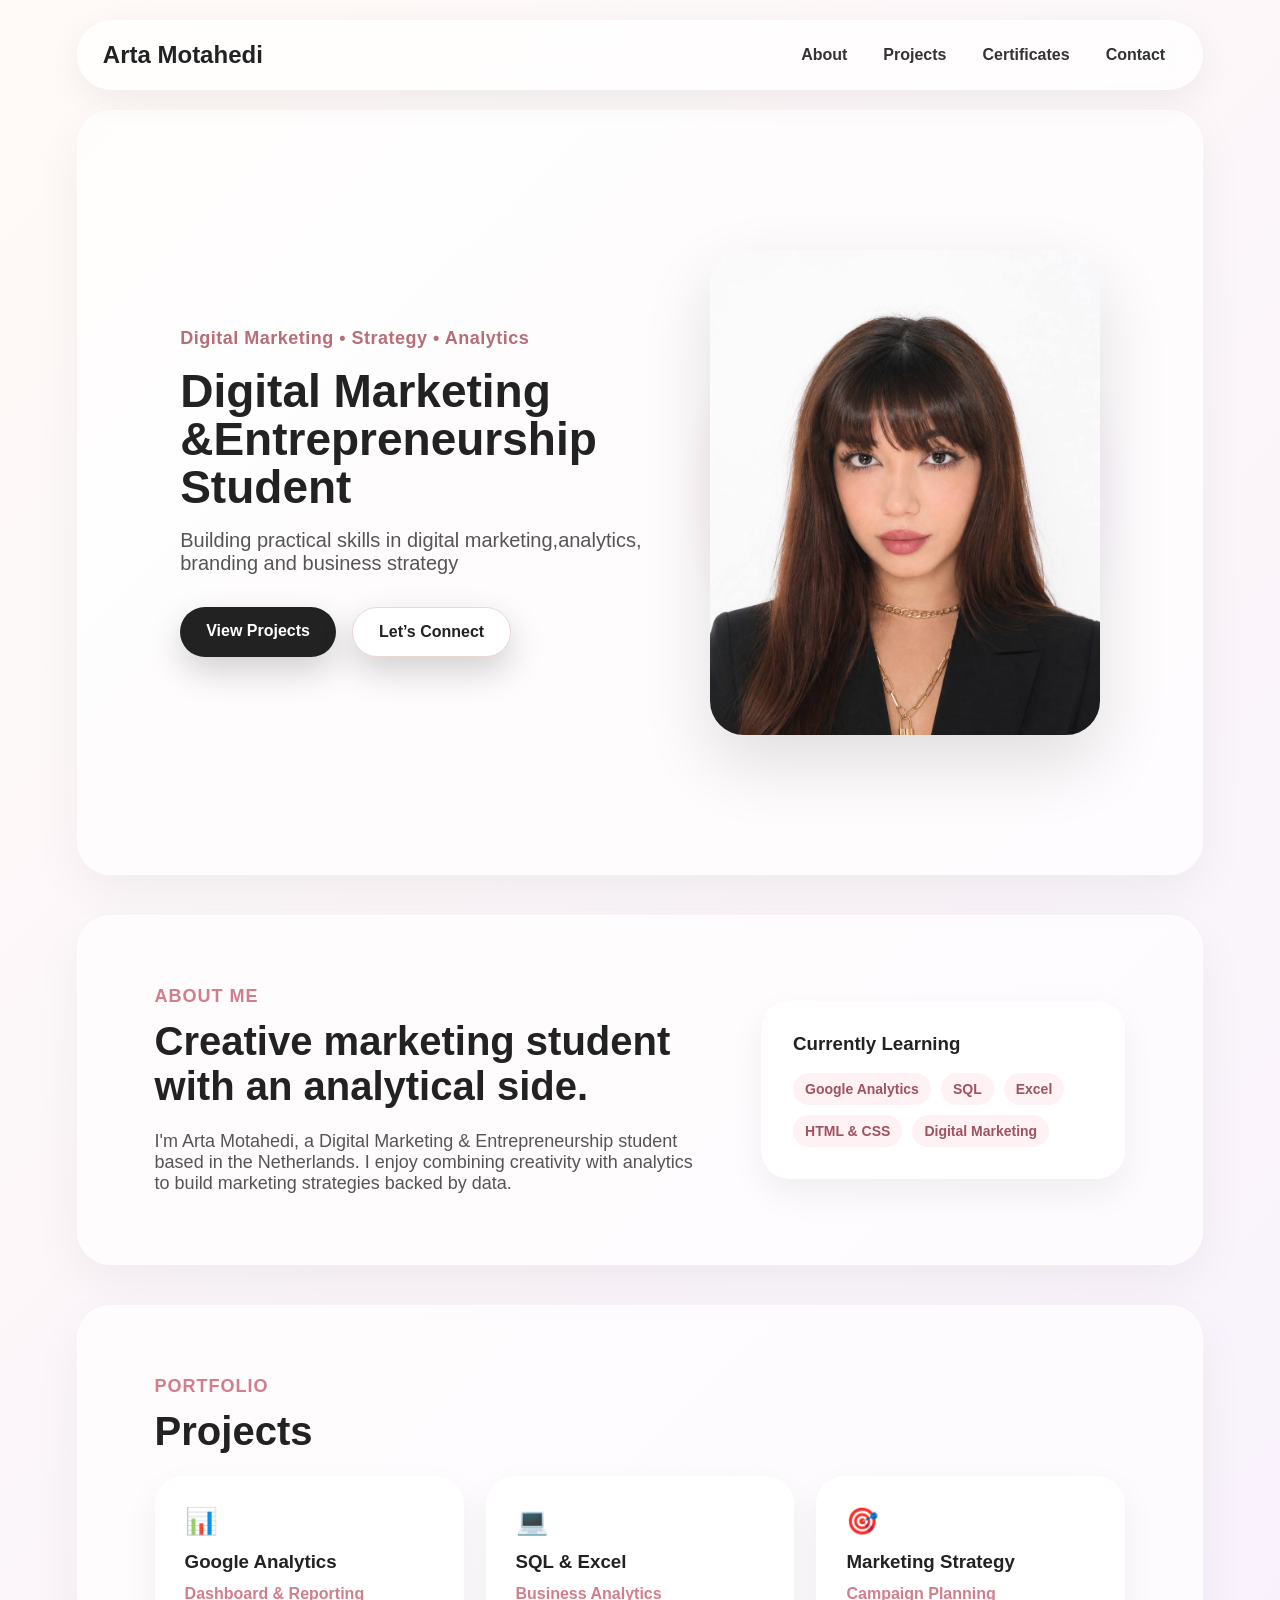
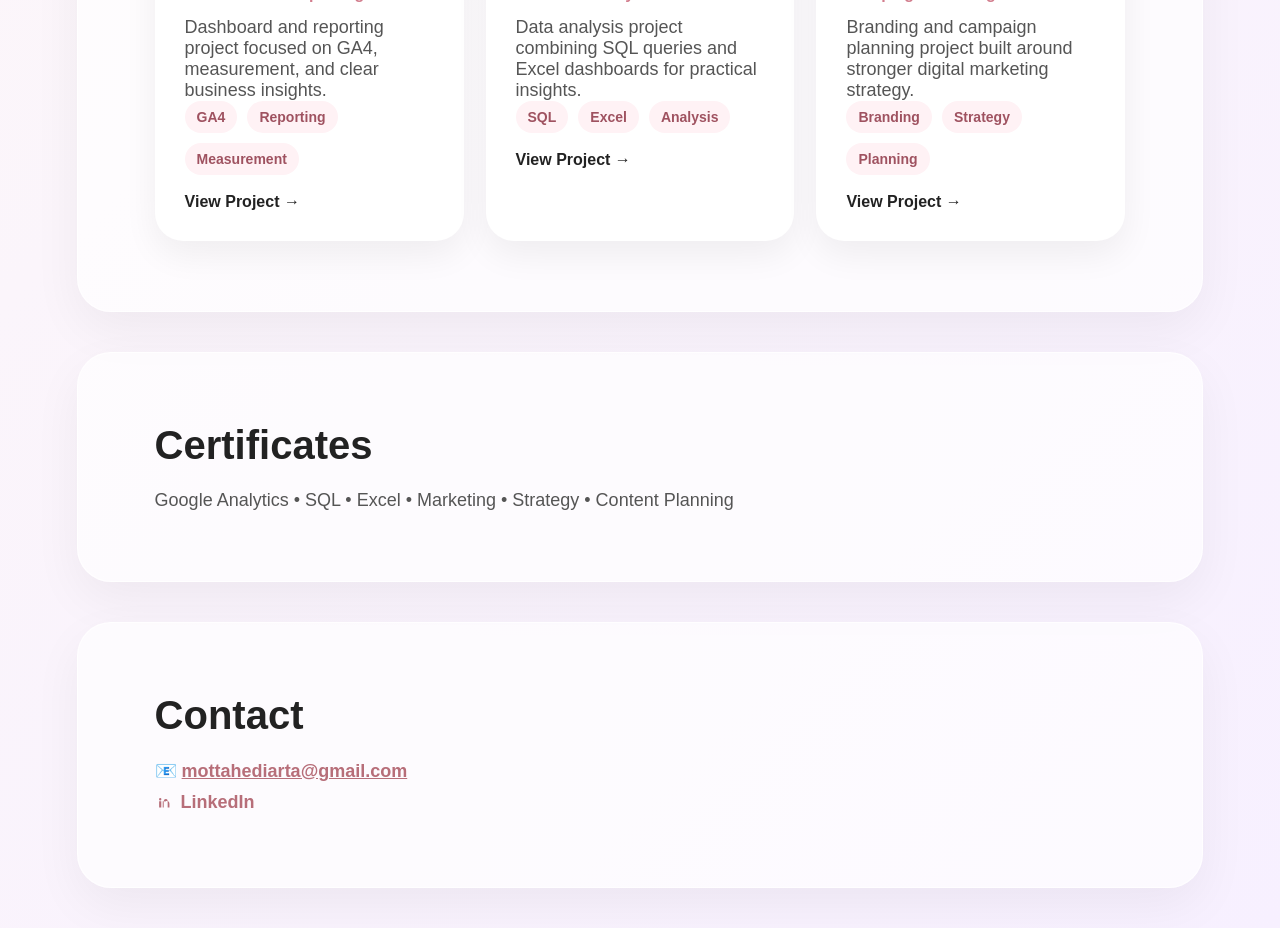
==== index.html @ 0719aed5 "Add project detail pages" ====
<!DOCTYPE html>
<html lang="en">

<head>
    <!-- Google tag (gtag.js) -->
    <script async src="https://www.googletagmanager.com/gtag/js?id=G-JBJ4NN90MF"></script>
    <script>
      window.dataLayer = window.dataLayer || [];
      function gtag(){dataLayer.push(arguments);}
      gtag('js', new Date());
      gtag('config', 'G-JBJ4NN90MF');
    </script>

    <meta charset="UTF-8">
    <meta name="viewport" content="width=device-width, initial-scale=1.0">
    <title>Arta Motahedi | Portfolio</title>

    <link rel="stylesheet" href="style.css">
</head>


<body id="top">

    <nav>
        <a href="#top" class="brand">Arta Motahedi</a>

        <div class="nav-links">
            <a href="#about">About</a>
            <a href="#projects">Projects</a>
            <a href="#certificates">Certificates</a>
            <a href="#contact">Contact</a>
        </div>
    </nav>

    <section class="hero">

        <div class="hero-text">

            <p class="tag">
                Digital Marketing • Strategy • Analytics
            </p>

            <h1>
                Digital Marketing &Entrepreneurship Student
            </h1>

            <p class="intro">
                Building practical skills in digital marketing,analytics, branding and business strategy
            </p>

            <div class="hero-buttons">
                <a href="#projects" class="button primary">View Projects</a>
                <a href="#contact" class="button secondary">Let’s Connect</a>
            </div>

        </div>

        <div class="hero-image">
            <img src="images/arta.jpg" alt="Arta Motahedi">
        </div>

    </section>

    <section id="about" class="about-section">
        <div>
            <p class="section-label">About Me</p>
            <h2>Creative marketing student with an analytical side.</h2>
            <p>
                I'm Arta Motahedi, a Digital Marketing & Entrepreneurship student based in the Netherlands.
                I enjoy combining creativity with analytics to build marketing strategies backed by data.
            </p>
        </div>

        <div class="learning-card">
            <h3>Currently Learning</h3>
            <div class="skill-tags">
                <span>Google Analytics</span>
                <span>SQL</span>
                <span>Excel</span>
                <span>HTML & CSS</span>
                <span>Digital Marketing</span>
            </div>
        </div>
    </section>

    <section id="projects">
        <p class="section-label">Portfolio</p>
        <h2>Projects</h2>

        <div class="cards">
            <div class="card">
                <span class="card-icon">📊</span>
                <h3>Google Analytics</h3>
                <h4>Dashboard & Reporting</h4>
                <p>Dashboard and reporting project focused on GA4, measurement, and clear business insights.</p>
                <div class="tag-row">
                    <span>GA4</span>
                    <span>Reporting</span>
                    <span>Measurement</span>
                </div>
                <a href="projects/google-analytics.html">View Project →</a>
            </div>

            <div class="card">
                <span class="card-icon">💻</span>
                <h3>SQL & Excel</h3>
                <h4>Business Analytics</h4>
                <p>Data analysis project combining SQL queries and Excel dashboards for practical insights.</p>
                <div class="tag-row">
                    <span>SQL</span>
                    <span>Excel</span>
                    <span>Analysis</span>
                </div>
                <a href="projects/sql-excel.html">View Project →</a>
            </div>

            <div class="card">
                <span class="card-icon">🎯</span>
                <h3>Marketing Strategy</h3>
                <h4>Campaign Planning</h4>
                <p>Branding and campaign planning project built around stronger digital marketing strategy.</p>
                <div class="tag-row">
                    <span>Branding</span>
                    <span>Strategy</span>
                    <span>Planning</span>
                </div>
                <a href="projects/marketing-strategy.html">View Project →</a>
            </div>
        </div>
    </section>

    <section id="certificates">

        <h2>Certificates</h2>

        <p>
            Google Analytics • SQL • Excel • Marketing • Strategy • Content Planning
        </p>

    </section>

    <section id="contact">

        <h2>Contact</h2>

        <div class="contact-links">
            <p>
                📧
                <a href="mailto:mottahediarta@gmail.com">
                    mottahediarta@gmail.com
                </a>
            </p>
            <p>
                <a href="https://www.linkedin.com/in/arta-motahedi-296363365/" target="_blank" rel="noopener noreferrer" class="social-link">
                    <svg viewBox="0 0 24 24" aria-hidden="true">
                        <path d="M6.94 8.5A1.56 1.56 0 1 0 6.94 5.38a1.56 1.56 0 0 0 0 3.12ZM5.5 9.75h2.88V18H5.5zM10.3 9.75h2.76v1.12h.04c.38-.72 1.32-1.48 2.72-1.48 2.9 0 3.44 1.9 3.44 4.38V18H16.9v-7.33c0-1.75-.03-4-2.44-4-2.45 0-2.82 1.91-2.82 3.88V18H10.3z" fill="currentColor"/>
                    </svg>
                    LinkedIn
                </a>
            </p>
        </div>

    </section>

</body>

</html>
---- style.css ----
* {
  margin: 0;
  padding: 0;
  box-sizing: border-box;
}

html { scroll-behavior: smooth; scroll-padding-top: 100px; }

body {
  font-family: Inter, Arial, sans-serif;
  background: linear-gradient(135deg, #fffaf7, #f7f0ff);
  color: #222;
}

nav {
  width: 88%;
  margin: 20px auto;
  padding: 18px 26px;
  border-radius: 999px;
  display: flex;
  justify-content: space-between;
  align-items: center;
  background: rgba(255,255,255,0.75);
  backdrop-filter: blur(14px);
  box-shadow: 0 10px 35px rgba(0,0,0,.06);
}

nav .brand {
  font-size: 24px;
  color: #222;
  text-decoration: none;
  font-weight: 700;
}

.nav-links {
  display: flex;
  gap: 12px;
  flex-wrap: wrap;
}

nav a {
  color: #333;
  text-decoration: none;
  font-weight: 600;
}

.nav-links a {
  padding: 8px 12px;
  border-radius: 999px;
  transition: background 0.2s ease, color 0.2s ease;
}

.nav-links a:hover {
  background: rgba(183, 110, 121, 0.12);
  color: #b76e79;
}

.hero {
  min-height: 85vh;
  padding: 60px 8%;
  display: grid;
  grid-template-columns: 1.1fr .9fr;
  align-items: center;
  gap: 60px;
}

.tag {
  color: #b76e79;
  font-weight: 700;
  margin-bottom: 18px;
  letter-spacing: .5px;
}

h1 {
  font-size: clamp(28px, 4vw, 46px);
  line-height: 1.05;
  margin-bottom: 18px;
}

.intro {
  font-size: 20px;
  max-width: 620px;
  color: #555;
  margin-bottom: 32px;
}

.button {
  display: inline-block;
  padding: 15px 26px;
  border-radius: 999px;
  background: #222;
  color: white;
  text-decoration: none;
  font-weight: 700;
  box-shadow: 0 14px 35px rgba(0,0,0,.18);
}

.hero-image {
  display: flex;
  justify-content: center;
  align-items: center;
}

.hero-image img {
  width: min(100%, 365px);
  height: auto;
  max-height: 485px;
  object-fit: contain;
  border-radius: 30px;
  display: block;
}

section {
  width: 88%;
  margin: 0 auto 40px;
  padding: 70px 6%;
  background: rgba(255,255,255,.65);
  border: 1px solid rgba(255,255,255,.8);
  border-radius: 34px;
  box-shadow: 0 18px 50px rgba(0,0,0,.05);
}

h2 {
  font-size: 40px;
  margin-bottom: 22px;
}

section p {
  color: #555;
  font-size: 18px;
}

.cards {
  display: grid;
  grid-template-columns: repeat(3, 1fr);
  gap: 22px;
}

.card {
  background: white;
  padding: 30px;
  border-radius: 28px;
  box-shadow: 0 14px 35px rgba(0,0,0,.06);
  transition: .25s ease;
}

.card:hover {
  transform: translateY(-8px);
}

.card h3 {
  margin-bottom: 12px;
}

.project-card {
  display: flex;
  flex-direction: column;
  gap: 14px;
}

.project-image {
  height: 160px;
  border-radius: 20px;
  background: linear-gradient(135deg, #f3e8ea, #e9e4f5);
  display: flex;
  align-items: center;
  justify-content: center;
  font-size: 42px;
}

.project-skills span {
  display: inline-block;
  font-weight: 700;
  margin-bottom: 8px;
}

.project-skills ul {
  list-style: none;
  padding: 0;
  margin: 0;
  display: flex;
  flex-wrap: wrap;
  gap: 8px;
}

.project-skills li {
  background: #f5f0f3;
  padding: 6px 10px;
  border-radius: 999px;
  font-size: 14px;
  color: #555;
}

.project-button {
  margin-top: auto;
  display: inline-flex;
  align-items: center;
  justify-content: center;
  padding: 12px 16px;
  border-radius: 999px;
  background: #222;
  color: white;
  text-decoration: none;
  font-weight: 700;
}

#contact a {
  color: #b76e79;
  font-weight: 700;
}

.contact-links {
  display: flex;
  flex-direction: column;
  gap: 10px;
}

.social-link {
  display: inline-flex;
  align-items: center;
  gap: 8px;
  text-decoration: none;
}

.social-link svg {
  width: 18px;
  height: 18px;
  flex-shrink: 0;
}

@media (max-width: 900px) {
  nav, .nav-links {
    flex-direction: column;
  }

  .hero {
    grid-template-columns: 1fr;
    text-align: center;
  }

  .hero-image {
    order: -1;
  }

  .hero-image img {
    height: 420px;
  }

  .cards {
    grid-template-columns: 1fr;
  }
}

.hero-buttons {
  display: flex;
  gap: 16px;
  flex-wrap: wrap;
}

.button.primary {
  background: #222;
  color: white;
}

.button.secondary {
  background: white;
  color: #222;
  border: 1px solid #ead9d3;
}

.hero-image {
  position: relative;
}

.hero-image::before {
  content: "";
  position: absolute;
  width: 430px;
  height: 430px;
  background: linear-gradient(135deg, #f6c6d0, #e9ddff);
  border-radius: 50%;
  filter: blur(8px);
  opacity: 0.45;
  z-index: -1;
}

.hero-image img {
  width: 390px;
  height: 510px;
  object-fit: cover;
  object-position: center top;
  border-radius: 34px;
  box-shadow: 0 28px 70px rgba(0,0,0,.12);
}

@media (max-width: 900px) {
  .hero-buttons {
    justify-content: center;
  }

  .hero-image::before {
    width: 300px;
    height: 300px;
  }

  .hero-image img {
    width: 300px;
    height: 390px;
  }
}

.section-label {
  color: #d27d8d;
  font-weight: 800;
  letter-spacing: 1px;
  text-transform: uppercase;
  margin-bottom: 12px;
}

.about-section {
  display: grid;
  grid-template-columns: 1.2fr 0.8fr;
  gap: 60px;
  align-items: center;
}

.learning-card {
  background: white;
  padding: 32px;
  border-radius: 28px;
  box-shadow: 0 14px 35px rgba(0,0,0,.06);
}

.learning-card h3 {
  margin-bottom: 18px;
}

.skill-tags,
.tag-row {
  display: flex;
  flex-wrap: wrap;
  gap: 10px;
}

.skill-tags span,
.tag-row span {
  background: #fff2f5;
  color: #9f5260;
  padding: 8px 12px;
  border-radius: 999px;
  font-size: 14px;
  font-weight: 700;
}

.card-icon {
  font-size: 26px;
  display: inline-block;
  margin-bottom: 14px;
}

.card h4 {
  color: #d27d8d;
  margin: 8px 0 14px;
}

.card a {
  display: inline-block;
  margin-top: 18px;
  color: #222;
  font-weight: 800;
  text-decoration: none;
}

.project-detail {
  min-height: 80vh;
  padding: 80px 8%;
  display: flex;
  align-items: center;
  justify-content: center;
}

.project-detail-card {
  width: min(100%, 760px);
  background: rgba(255,255,255,0.75);
  border: 1px solid rgba(255,255,255,0.8);
  border-radius: 34px;
  padding: 40px;
  box-shadow: 0 18px 50px rgba(0,0,0,.05);
}

.project-detail-card h1 {
  font-size: clamp(32px, 4vw, 46px);
  margin-bottom: 16px;
}

.project-detail-card p {
  margin-bottom: 16px;
}

nav a {
  position: relative;
  transition: .3s;
}

nav a::after {
  content: "";
  position: absolute;
  left: 0;
  bottom: -6px;
  width: 0%;
  height: 2px;
  background: #d27d8d;
  transition: .3s;
}

nav a:hover::after {
  width: 100%;
}

@media (max-width: 900px) {
  .about-section {
    grid-template-columns: 1fr;
  }
}
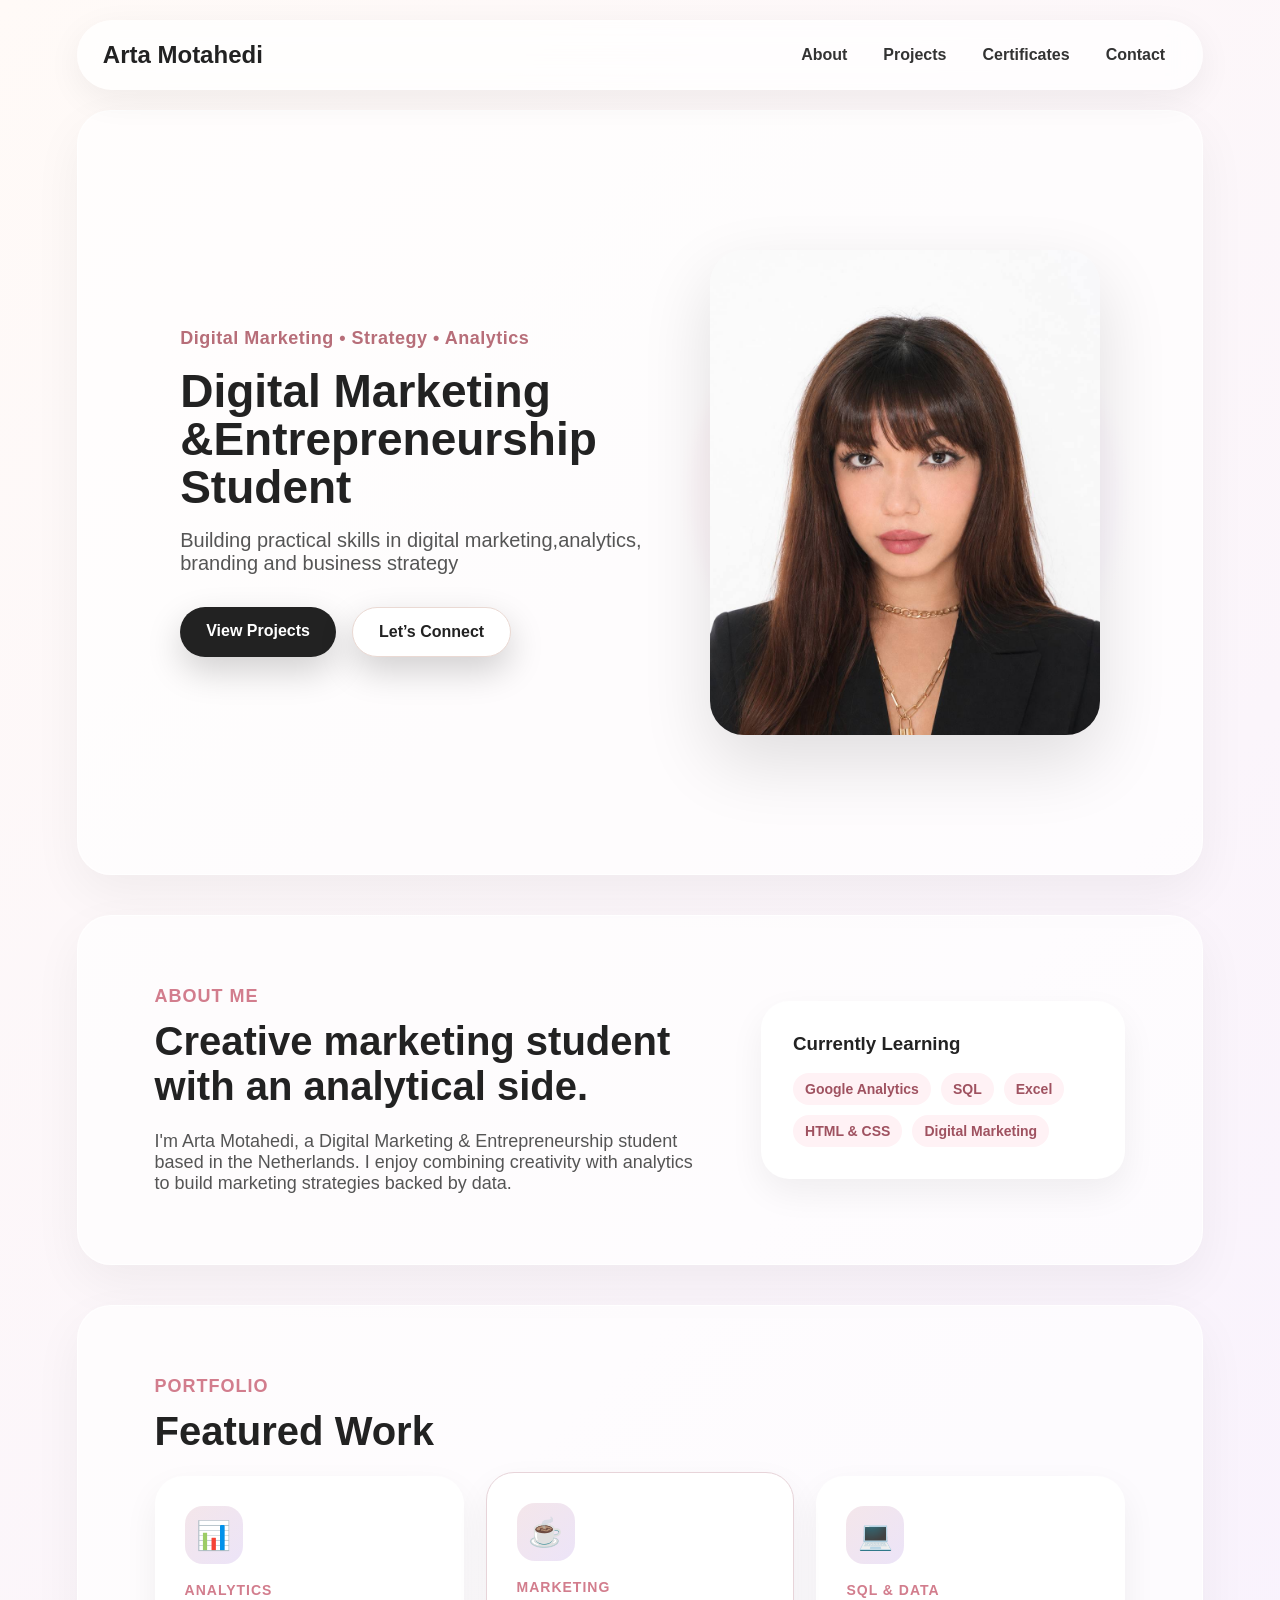
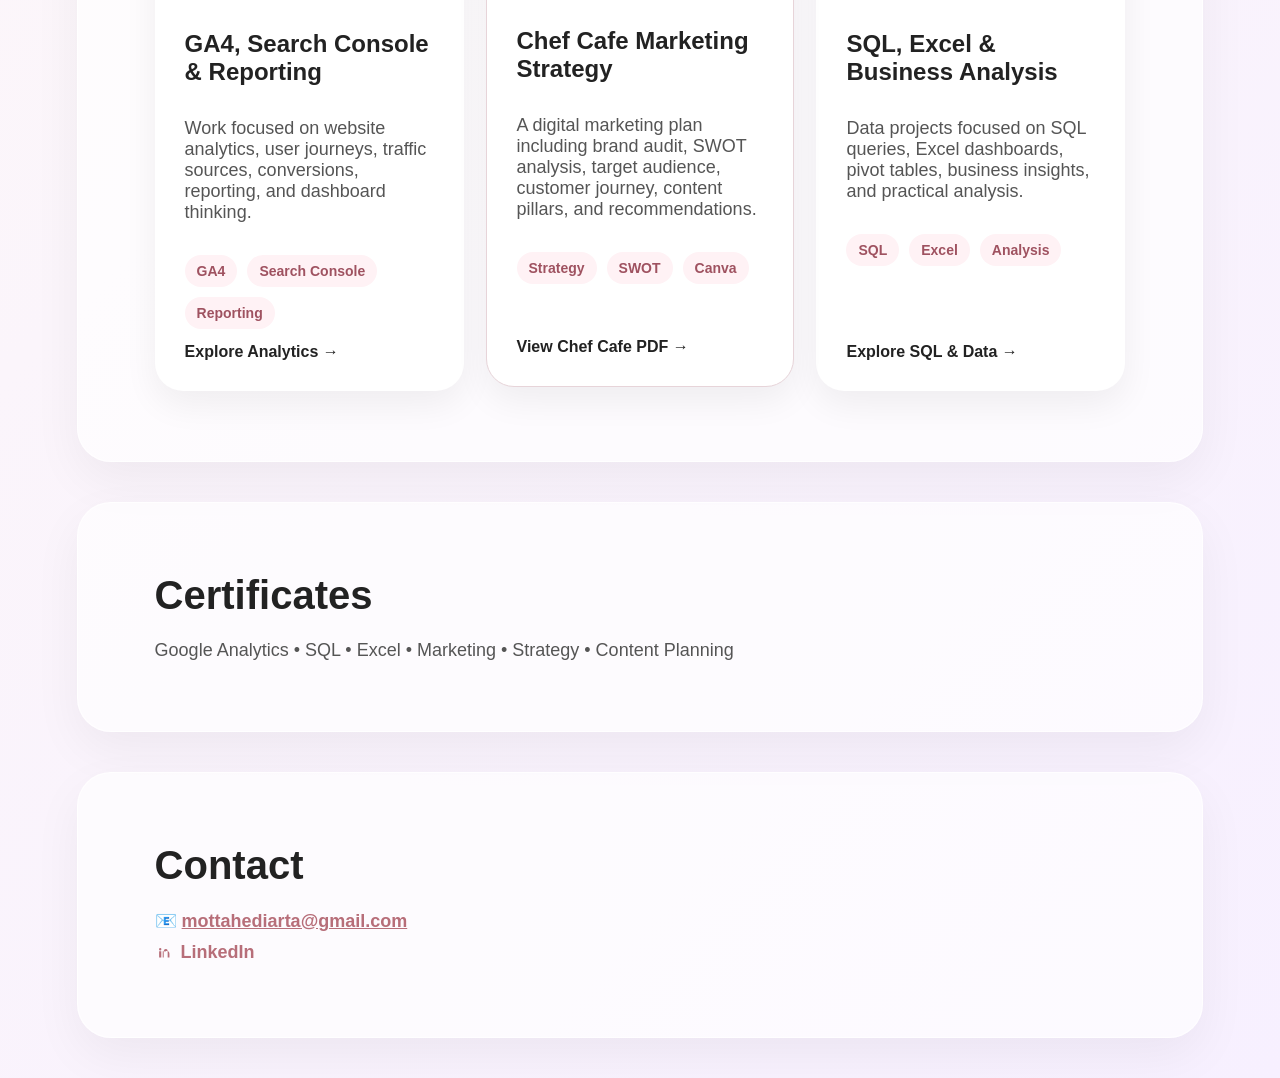
==== commit 294258ee: "Update portfolio cards and styling" ====
--- a/index.html
+++ b/index.html
@@ -85,47 +85,66 @@
 
     <section id="projects">
         <p class="section-label">Portfolio</p>
-        <h2>Projects</h2>
+        <h2>Featured Work</h2>
 
         <div class="cards">
-            <div class="card">
-                <span class="card-icon">📊</span>
-                <h3>Google Analytics</h3>
-                <h4>Dashboard & Reporting</h4>
-                <p>Dashboard and reporting project focused on GA4, measurement, and clear business insights.</p>
+
+            <div class="card category-card">
+                <div class="card-image">📊</div>
+                <p class="category-label">Analytics</p>
+                <h3>GA4, Search Console & Reporting</h3>
+                <p>
+                    Work focused on website analytics, user journeys, traffic sources,
+                    conversions, reporting, and dashboard thinking.
+                </p>
+
                 <div class="tag-row">
                     <span>GA4</span>
+                    <span>Search Console</span>
                     <span>Reporting</span>
-                    <span>Measurement</span>
                 </div>
-                <a href="projects/google-analytics.html">View Project →</a>
+
+                <a href="#analytics">Explore Analytics →</a>
             </div>
 
-            <div class="card">
-                <span class="card-icon">💻</span>
-                <h3>SQL & Excel</h3>
-                <h4>Business Analytics</h4>
-                <p>Data analysis project combining SQL queries and Excel dashboards for practical insights.</p>
+            <div class="card category-card featured-project">
+                <div class="card-image">☕</div>
+                <p class="category-label">Marketing</p>
+                <h3>Chef Cafe Marketing Strategy</h3>
+                <p>
+                    A digital marketing plan including brand audit, SWOT analysis,
+                    target audience, customer journey, content pillars, and recommendations.
+                </p>
+
+                <div class="tag-row">
+                    <span>Strategy</span>
+                    <span>SWOT</span>
+                    <span>Canva</span>
+                </div>
+
+                <a href="projects/Cafe markeing plan.pdf" target="_blank">
+                    View Chef Cafe PDF →
+                </a>
+            </div>
+
+            <div class="card category-card">
+                <div class="card-image">💻</div>
+                <p class="category-label">SQL & Data</p>
+                <h3>SQL, Excel & Business Analysis</h3>
+                <p>
+                    Data projects focused on SQL queries, Excel dashboards, pivot tables,
+                    business insights, and practical analysis.
+                </p>
+
                 <div class="tag-row">
                     <span>SQL</span>
                     <span>Excel</span>
                     <span>Analysis</span>
                 </div>
-                <a href="projects/sql-excel.html">View Project →</a>
+
+                <a href="#sql">Explore SQL & Data →</a>
             </div>
 
-            <div class="card">
-                <span class="card-icon">🎯</span>
-                <h3>Marketing Strategy</h3>
-                <h4>Campaign Planning</h4>
-                <p>Branding and campaign planning project built around stronger digital marketing strategy.</p>
-                <div class="tag-row">
-                    <span>Branding</span>
-                    <span>Strategy</span>
-                    <span>Planning</span>
-                </div>
-                <a href="projects/marketing-strategy.html">View Project →</a>
-            </div>
         </div>
     </section>
 
--- a/style.css
+++ b/style.css
@@ -146,6 +146,43 @@
 
 .card:hover {
   transform: translateY(-8px);
+}
+
+.category-card {
+  display: flex;
+  flex-direction: column;
+  gap: 14px;
+  min-height: 100%;
+}
+
+.category-card .card-image {
+  width: 58px;
+  height: 58px;
+  border-radius: 18px;
+  background: linear-gradient(135deg, #f4e6ea, #ece4f8);
+  display: flex;
+  align-items: center;
+  justify-content: center;
+  font-size: 28px;
+  margin-bottom: 4px;
+}
+
+.category-label {
+  color: #d27d8d;
+  font-weight: 800;
+  letter-spacing: .04em;
+  text-transform: uppercase;
+  font-size: 13px;
+  margin-bottom: 2px;
+}
+
+.featured-project {
+  border: 1px solid #e7d4d9;
+  transform: translateY(-4px);
+}
+
+.featured-project:hover {
+  transform: translateY(-10px);
 }
 
 .card h3 {
@@ -417,6 +454,44 @@
   width: 100%;
 }
 
+.category-card {
+  display: flex;
+  flex-direction: column;
+}
+
+.card-image {
+  height: 190px;
+  border-radius: 24px;
+  background: linear-gradient(135deg, #f3e6ea, #e9e2f5);
+  display: flex;
+  justify-content: center;
+  align-items: center;
+  font-size: 42px;
+  margin-bottom: 24px;
+}
+
+.category-label {
+  color: #d27d8d;
+  font-size: 14px;
+  font-weight: 800;
+  text-transform: uppercase;
+  letter-spacing: 1px;
+  margin-bottom: 8px;
+}
+
+.category-card h3 {
+  font-size: 24px;
+  margin-bottom: 18px;
+}
+
+.category-card p {
+  margin-bottom: 18px;
+}
+
+.category-card a {
+  margin-top: auto;
+}
+
 @media (max-width: 900px) {
   .about-section {
     grid-template-columns: 1fr;
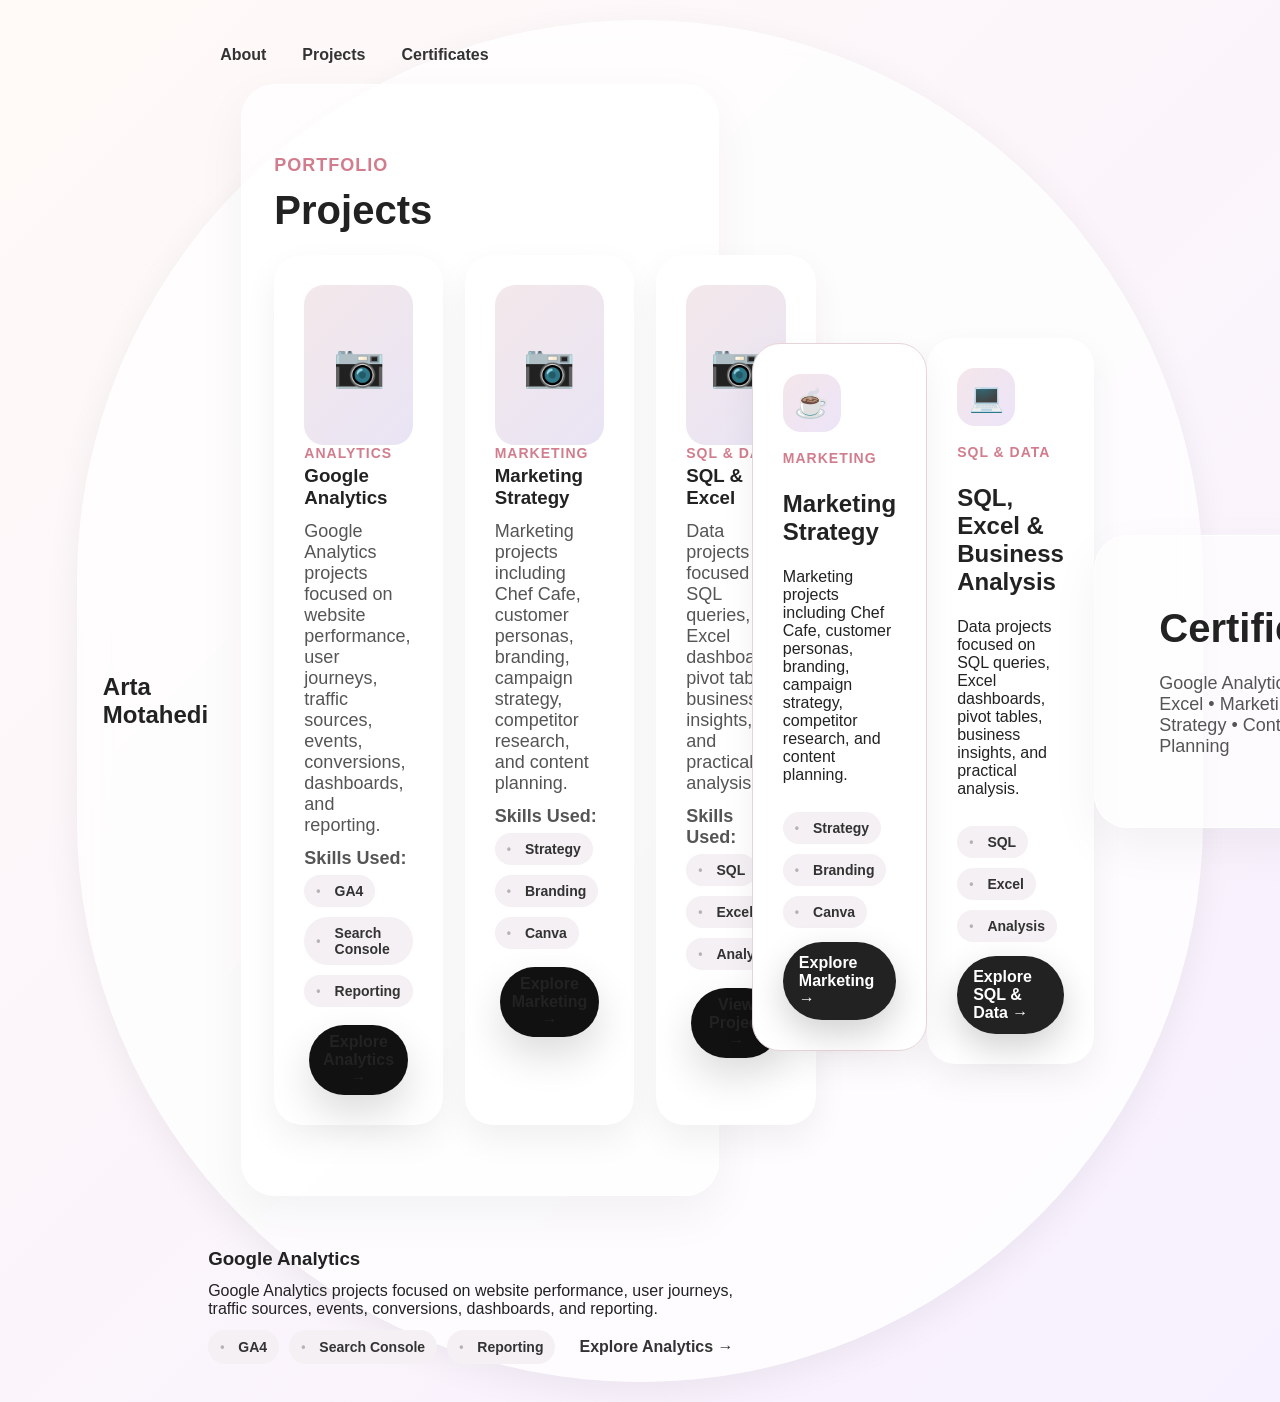
==== commit 1bb0de36: "Project cards: restore visual layout and update content" ====
--- a/index.html
+++ b/index.html
@@ -28,74 +28,78 @@
             <a href="#about">About</a>
             <a href="#projects">Projects</a>
             <a href="#certificates">Certificates</a>
-            <a href="#contact">Contact</a>
-        </div>
-    </nav>
+            <section id="projects">
+                <p class="section-label">Portfolio</p>
+                <h2>Projects</h2>
 
-    <section class="hero">
+                <div class="cards">
 
-        <div class="hero-text">
+                    <div class="card">
+                        <div class="project-image">📷</div>
+                        <p class="category-label">Analytics</p>
+                        <h3>Google Analytics</h3>
 
-            <p class="tag">
-                Digital Marketing • Strategy • Analytics
-            </p>
+                        <p>
+                            Google Analytics projects focused on website performance, user journeys,
+                            traffic sources, events, conversions, dashboards, and reporting.
+                        </p>
 
-            <h1>
-                Digital Marketing &Entrepreneurship Student
-            </h1>
+                        <p class="skills-label">Skills Used:</p>
+                        <div class="tag-row">
+                            <span>GA4</span>
+                            <span>Search Console</span>
+                            <span>Reporting</span>
+                        </div>
 
-            <p class="intro">
-                Building practical skills in digital marketing,analytics, branding and business strategy
-            </p>
+                        <a href="#analytics" class="project-button">Explore Analytics →</a>
+                    </div>
 
-            <div class="hero-buttons">
-                <a href="#projects" class="button primary">View Projects</a>
-                <a href="#contact" class="button secondary">Let’s Connect</a>
-            </div>
+                    <div class="card">
+                        <div class="project-image">📷</div>
+                        <p class="category-label">Marketing</p>
+                        <h3>Marketing Strategy</h3>
 
-        </div>
+                        <p>
+                            Marketing projects including Chef Cafe, customer personas, branding,
+                            campaign strategy, competitor research, and content planning.
+                        </p>
 
-        <div class="hero-image">
-            <img src="images/arta.jpg" alt="Arta Motahedi">
-        </div>
+                        <p class="skills-label">Skills Used:</p>
+                        <div class="tag-row">
+                            <span>Strategy</span>
+                            <span>Branding</span>
+                            <span>Canva</span>
+                        </div>
 
-    </section>
+                        <a href="projects/Cafe markeing plan.pdf" target="_blank" class="project-button">Explore Marketing →</a>
+                    </div>
 
-    <section id="about" class="about-section">
-        <div>
-            <p class="section-label">About Me</p>
-            <h2>Creative marketing student with an analytical side.</h2>
-            <p>
-                I'm Arta Motahedi, a Digital Marketing & Entrepreneurship student based in the Netherlands.
-                I enjoy combining creativity with analytics to build marketing strategies backed by data.
-            </p>
-        </div>
+                    <div class="card">
+                        <div class="project-image">📷</div>
+                        <p class="category-label">SQL & Data</p>
+                        <h3>SQL & Excel</h3>
 
-        <div class="learning-card">
-            <h3>Currently Learning</h3>
-            <div class="skill-tags">
-                <span>Google Analytics</span>
-                <span>SQL</span>
-                <span>Excel</span>
-                <span>HTML & CSS</span>
-                <span>Digital Marketing</span>
-            </div>
-        </div>
-    </section>
+                        <p>
+                            Data projects focused on SQL queries, Excel dashboards, pivot tables,
+                            business insights, and practical analysis.
+                        </p>
 
-    <section id="projects">
-        <p class="section-label">Portfolio</p>
-        <h2>Featured Work</h2>
+                        <p class="skills-label">Skills Used:</p>
+                        <div class="tag-row">
+                            <span>SQL</span>
+                            <span>Excel</span>
+                            <span>Analysis</span>
+                        </div>
 
-        <div class="cards">
+                        <a href="projects/sql-excel.html" class="project-button">View Project →</a>
+                    </div>
 
-            <div class="card category-card">
-                <div class="card-image">📊</div>
-                <p class="category-label">Analytics</p>
-                <h3>GA4, Search Console & Reporting</h3>
+                </div>
+            </section>
+                <h3>Google Analytics</h3>
                 <p>
-                    Work focused on website analytics, user journeys, traffic sources,
-                    conversions, reporting, and dashboard thinking.
+                    Google Analytics projects focused on website performance, user journeys,
+                    traffic sources, events, conversions, dashboards, and reporting.
                 </p>
 
                 <div class="tag-row">
@@ -110,20 +114,20 @@
             <div class="card category-card featured-project">
                 <div class="card-image">☕</div>
                 <p class="category-label">Marketing</p>
-                <h3>Chef Cafe Marketing Strategy</h3>
+                <h3>Marketing Strategy</h3>
                 <p>
-                    A digital marketing plan including brand audit, SWOT analysis,
-                    target audience, customer journey, content pillars, and recommendations.
+                    Marketing projects including Chef Cafe, customer personas, branding,
+                    campaign strategy, competitor research, and content planning.
                 </p>
 
                 <div class="tag-row">
                     <span>Strategy</span>
-                    <span>SWOT</span>
+                    <span>Branding</span>
                     <span>Canva</span>
                 </div>
 
                 <a href="projects/Cafe markeing plan.pdf" target="_blank">
-                    View Chef Cafe PDF →
+                    Explore Marketing →
                 </a>
             </div>
 
--- a/style.css
+++ b/style.css
@@ -230,15 +230,17 @@
 
 .project-button {
   margin-top: auto;
-  display: inline-flex;
-  align-items: center;
-  justify-content: center;
-  padding: 12px 16px;
-  border-radius: 999px;
-  background: #222;
+  display: block;
+  width: calc(100% - 10px);
+  margin: 18px 5px 0;
+  padding: 14px 20px;
+  border-radius: 999px;
+  background: #111;
   color: white;
   text-decoration: none;
-  font-weight: 700;
+  font-weight: 800;
+  text-align: center;
+  box-shadow: 0 18px 40px rgba(0,0,0,.14);
 }
 
 #contact a {
@@ -378,15 +380,30 @@
   flex-wrap: wrap;
   gap: 10px;
 }
-
 .skill-tags span,
 .tag-row span {
-  background: #fff2f5;
-  color: #9f5260;
+  background: #f5f0f3;
+  color: #333;
   padding: 8px 12px;
   border-radius: 999px;
   font-size: 14px;
   font-weight: 700;
+  display: inline-flex;
+  align-items: center;
+  gap: 8px;
+}
+
+.tag-row span::before {
+  content: "•";
+  color: #b7b0b5;
+  font-size: 12px;
+  margin-right: 6px;
+}
+
+.skills-label {
+  font-weight: 800;
+  margin-top: 12px;
+  margin-bottom: 6px;
 }
 
 .card-icon {
@@ -457,9 +474,12 @@
 .category-card {
   display: flex;
   flex-direction: column;
+  padding: 30px;
+  gap: 14px;
 }
 
 .card-image {
+  width: 100%;
   height: 190px;
   border-radius: 24px;
   background: linear-gradient(135deg, #f3e6ea, #e9e2f5);
@@ -467,7 +487,7 @@
   justify-content: center;
   align-items: center;
   font-size: 42px;
-  margin-bottom: 24px;
+  margin-bottom: 8px;
 }
 
 .category-label {
@@ -476,20 +496,35 @@
   font-weight: 800;
   text-transform: uppercase;
   letter-spacing: 1px;
-  margin-bottom: 8px;
+  margin-bottom: 4px;
 }
 
 .category-card h3 {
   font-size: 24px;
-  margin-bottom: 18px;
+  margin-bottom: 8px;
 }
 
 .category-card p {
-  margin-bottom: 18px;
+  margin-bottom: 10px;
+}
+
+.category-card .tag-row {
+  margin-top: 4px;
 }
 
 .category-card a {
   margin-top: auto;
+  display: inline-flex;
+  align-items: center;
+  justify-content: center;
+  padding: 12px 16px;
+  border-radius: 999px;
+  background: #222;
+  color: white;
+  text-decoration: none;
+  font-weight: 700;
+  box-shadow: 0 14px 35px rgba(0,0,0,.18);
+  width: fit-content;
 }
 
 @media (max-width: 900px) {
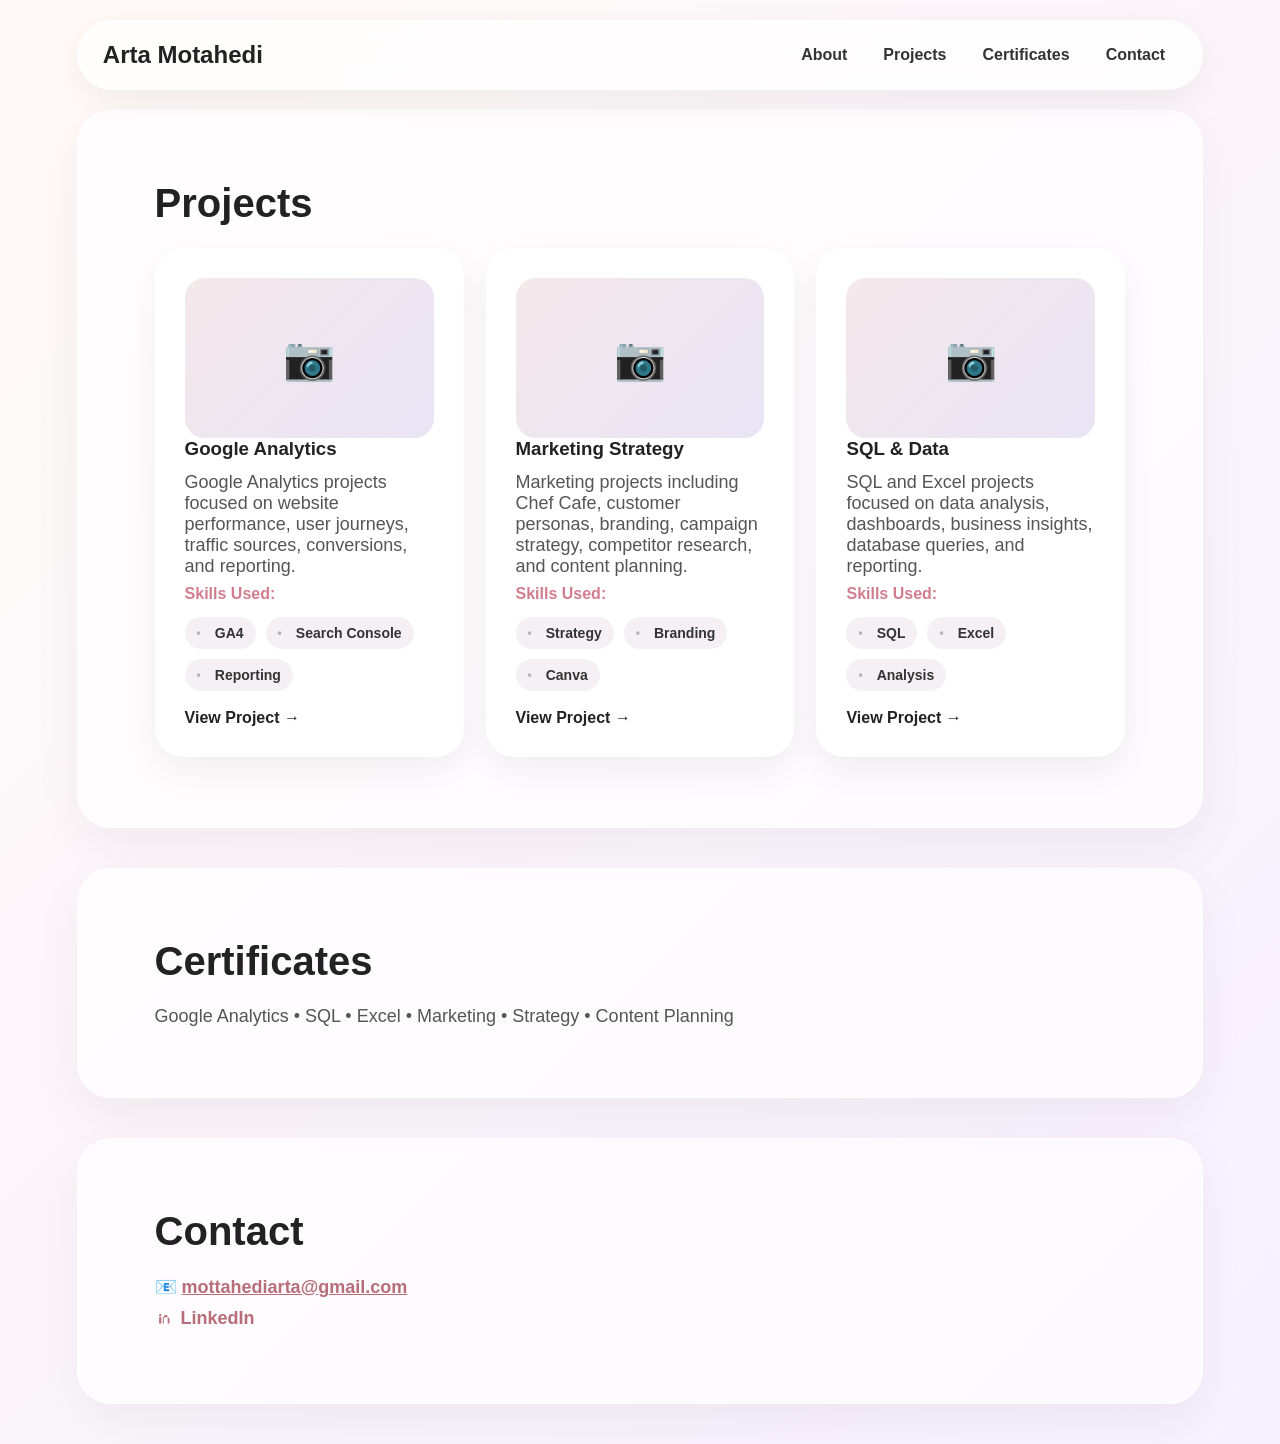
==== commit 291b7175: "Fix projects section: replace malformed block with cleaned projects markup" ====
--- a/index.html
+++ b/index.html
@@ -28,128 +28,53 @@
             <a href="#about">About</a>
             <a href="#projects">Projects</a>
             <a href="#certificates">Certificates</a>
-            <section id="projects">
-                <p class="section-label">Portfolio</p>
-                <h2>Projects</h2>
+            <a href="#contact">Contact</a>
+        </div>
+    </nav>
 
-                <div class="cards">
+    <section id="projects">
+      <h2>Projects</h2>
 
-                    <div class="card">
-                        <div class="project-image">📷</div>
-                        <p class="category-label">Analytics</p>
-                        <h3>Google Analytics</h3>
+      <div class="cards">
+        <div class="card">
+          <div class="project-image">📷</div>
+          <h3>Google Analytics</h3>
+          <p>Google Analytics projects focused on website performance, user journeys, traffic sources, conversions, and reporting.</p>
+          <h4>Skills Used:</h4>
+          <div class="tag-row">
+            <span>GA4</span>
+            <span>Search Console</span>
+            <span>Reporting</span>
+          </div>
+          <a class="project-btn" href="#">View Project →</a>
+        </div>
 
-                        <p>
-                            Google Analytics projects focused on website performance, user journeys,
-                            traffic sources, events, conversions, dashboards, and reporting.
-                        </p>
+        <div class="card">
+          <div class="project-image">📷</div>
+          <h3>Marketing Strategy</h3>
+          <p>Marketing projects including Chef Cafe, customer personas, branding, campaign strategy, competitor research, and content planning.</p>
+          <h4>Skills Used:</h4>
+          <div class="tag-row">
+            <span>Strategy</span>
+            <span>Branding</span>
+            <span>Canva</span>
+          </div>
+          <a class="project-btn" href="projects/chef-cafe-marketing-plan.pdf" target="_blank">View Project →</a>
+        </div>
 
-                        <p class="skills-label">Skills Used:</p>
-                        <div class="tag-row">
-                            <span>GA4</span>
-                            <span>Search Console</span>
-                            <span>Reporting</span>
-                        </div>
-
-                        <a href="#analytics" class="project-button">Explore Analytics →</a>
-                    </div>
-
-                    <div class="card">
-                        <div class="project-image">📷</div>
-                        <p class="category-label">Marketing</p>
-                        <h3>Marketing Strategy</h3>
-
-                        <p>
-                            Marketing projects including Chef Cafe, customer personas, branding,
-                            campaign strategy, competitor research, and content planning.
-                        </p>
-
-                        <p class="skills-label">Skills Used:</p>
-                        <div class="tag-row">
-                            <span>Strategy</span>
-                            <span>Branding</span>
-                            <span>Canva</span>
-                        </div>
-
-                        <a href="projects/Cafe markeing plan.pdf" target="_blank" class="project-button">Explore Marketing →</a>
-                    </div>
-
-                    <div class="card">
-                        <div class="project-image">📷</div>
-                        <p class="category-label">SQL & Data</p>
-                        <h3>SQL & Excel</h3>
-
-                        <p>
-                            Data projects focused on SQL queries, Excel dashboards, pivot tables,
-                            business insights, and practical analysis.
-                        </p>
-
-                        <p class="skills-label">Skills Used:</p>
-                        <div class="tag-row">
-                            <span>SQL</span>
-                            <span>Excel</span>
-                            <span>Analysis</span>
-                        </div>
-
-                        <a href="projects/sql-excel.html" class="project-button">View Project →</a>
-                    </div>
-
-                </div>
-            </section>
-                <h3>Google Analytics</h3>
-                <p>
-                    Google Analytics projects focused on website performance, user journeys,
-                    traffic sources, events, conversions, dashboards, and reporting.
-                </p>
-
-                <div class="tag-row">
-                    <span>GA4</span>
-                    <span>Search Console</span>
-                    <span>Reporting</span>
-                </div>
-
-                <a href="#analytics">Explore Analytics →</a>
-            </div>
-
-            <div class="card category-card featured-project">
-                <div class="card-image">☕</div>
-                <p class="category-label">Marketing</p>
-                <h3>Marketing Strategy</h3>
-                <p>
-                    Marketing projects including Chef Cafe, customer personas, branding,
-                    campaign strategy, competitor research, and content planning.
-                </p>
-
-                <div class="tag-row">
-                    <span>Strategy</span>
-                    <span>Branding</span>
-                    <span>Canva</span>
-                </div>
-
-                <a href="projects/Cafe markeing plan.pdf" target="_blank">
-                    Explore Marketing →
-                </a>
-            </div>
-
-            <div class="card category-card">
-                <div class="card-image">💻</div>
-                <p class="category-label">SQL & Data</p>
-                <h3>SQL, Excel & Business Analysis</h3>
-                <p>
-                    Data projects focused on SQL queries, Excel dashboards, pivot tables,
-                    business insights, and practical analysis.
-                </p>
-
-                <div class="tag-row">
-                    <span>SQL</span>
-                    <span>Excel</span>
-                    <span>Analysis</span>
-                </div>
-
-                <a href="#sql">Explore SQL & Data →</a>
-            </div>
-
+        <div class="card">
+          <div class="project-image">📷</div>
+          <h3>SQL & Data</h3>
+          <p>SQL and Excel projects focused on data analysis, dashboards, business insights, database queries, and reporting.</p>
+          <h4>Skills Used:</h4>
+          <div class="tag-row">
+            <span>SQL</span>
+            <span>Excel</span>
+            <span>Analysis</span>
+          </div>
+          <a class="project-btn" href="#">View Project →</a>
         </div>
+      </div>
     </section>
 
     <section id="certificates">
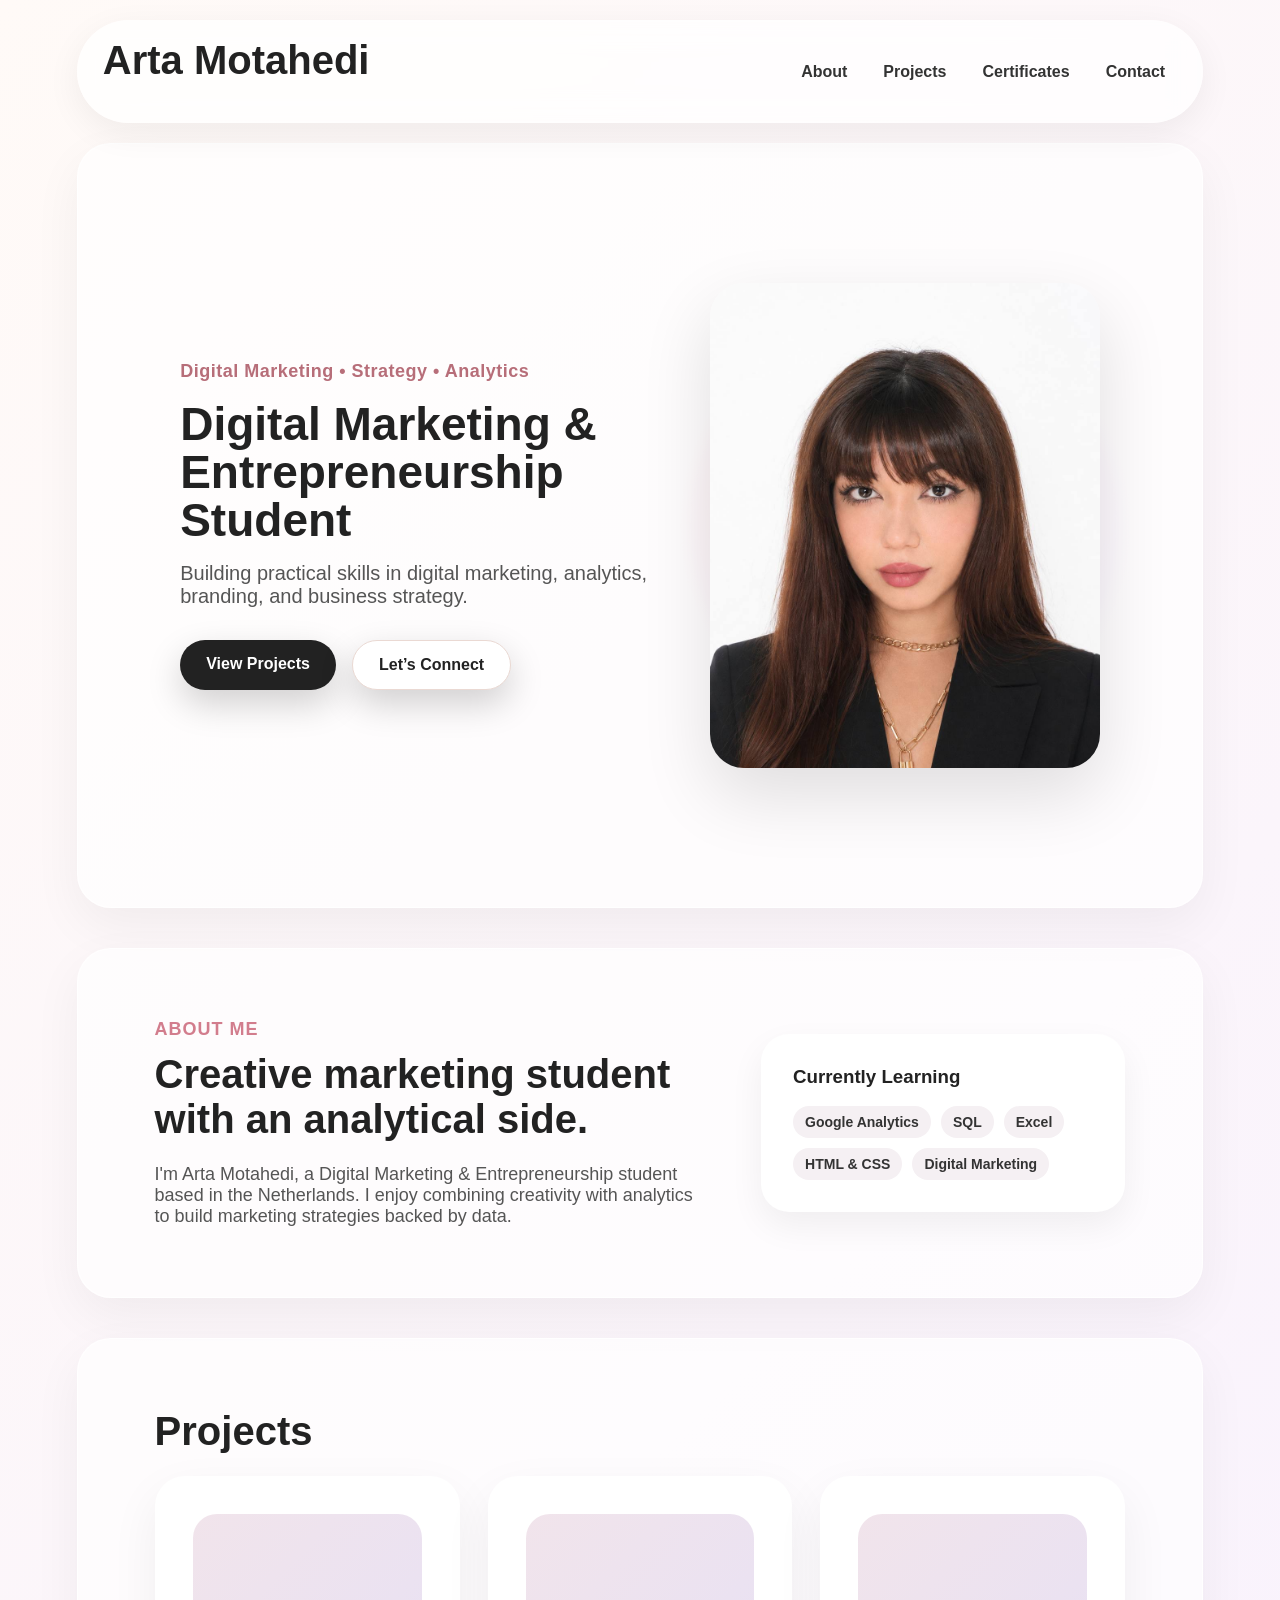
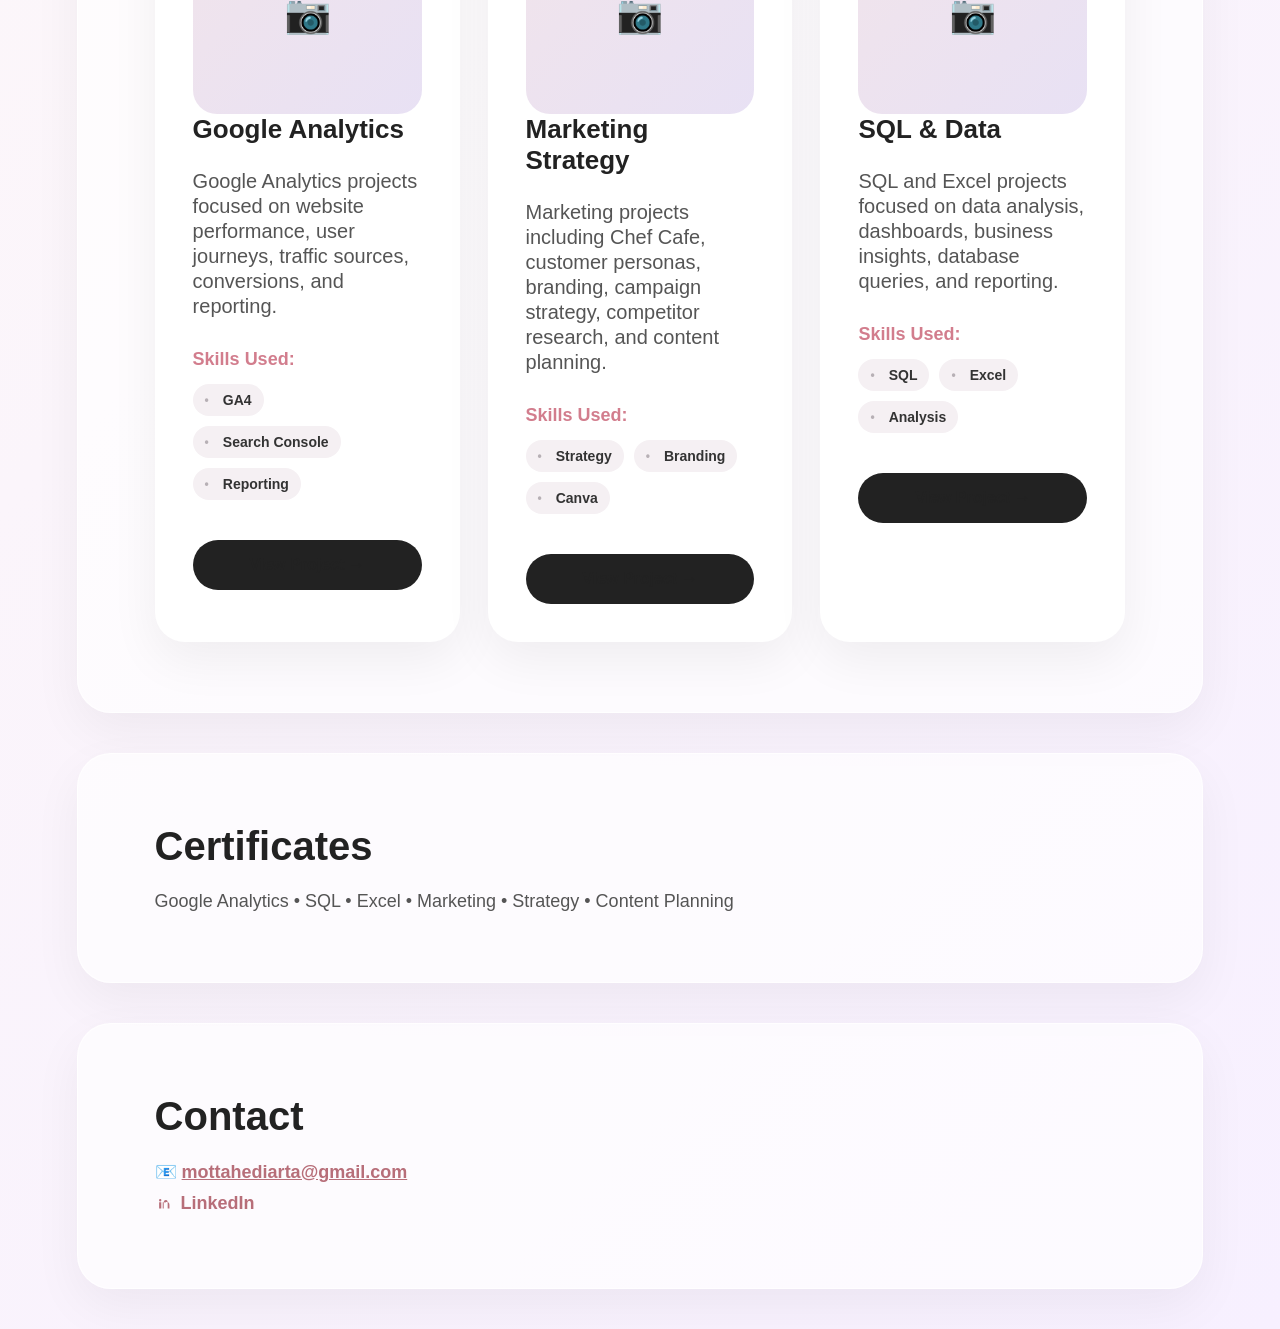
==== commit 3f46ee48: "Replace top-of-body with new nav+hero and re-add About section" ====
--- a/index.html
+++ b/index.html
@@ -21,18 +21,61 @@
 
 <body id="top">
 
-    <nav>
-        <a href="#top" class="brand">Arta Motahedi</a>
+  <nav>
+    <h2>Arta Motahedi</h2>
+    <div class="nav-links">
+      <a href="#about">About</a>
+      <a href="#projects">Projects</a>
+      <a href="#certificates">Certificates</a>
+      <a href="#contact">Contact</a>
+    </div>
+  </nav>
 
-        <div class="nav-links">
-            <a href="#about">About</a>
-            <a href="#projects">Projects</a>
-            <a href="#certificates">Certificates</a>
-            <a href="#contact">Contact</a>
-        </div>
-    </nav>
+  <section class="hero">
+    <div class="hero-text">
+      <p class="tag">Digital Marketing • Strategy • Analytics</p>
 
-    <section id="projects">
+      <h1>Digital Marketing & Entrepreneurship Student</h1>
+
+      <p class="intro">
+        Building practical skills in digital marketing, analytics, branding,
+        and business strategy.
+      </p>
+
+      <div class="hero-buttons">
+        <a href="#projects" class="button primary">View Projects</a>
+        <a href="#contact" class="button secondary">Let’s Connect</a>
+      </div>
+    </div>
+
+    <div class="hero-image">
+      <img src="images/arta.jpg" alt="Arta Motahedi">
+    </div>
+  </section>
+
+  <section id="about" class="about-section">
+    <div>
+      <p class="section-label">About Me</p>
+      <h2>Creative marketing student with an analytical side.</h2>
+      <p>
+        I'm Arta Motahedi, a Digital Marketing & Entrepreneurship student based in the Netherlands.
+        I enjoy combining creativity with analytics to build marketing strategies backed by data.
+      </p>
+    </div>
+
+    <div class="learning-card">
+      <h3>Currently Learning</h3>
+      <div class="skill-tags">
+        <span>Google Analytics</span>
+        <span>SQL</span>
+        <span>Excel</span>
+        <span>HTML & CSS</span>
+        <span>Digital Marketing</span>
+      </div>
+    </div>
+  </section>
+
+  <section id="projects">
       <h2>Projects</h2>
 
       <div class="cards">
--- a/style.css
+++ b/style.css
@@ -130,22 +130,24 @@
   font-size: 18px;
 }
 
+#projects {
+  overflow: visible;
+}
+
 .cards {
   display: grid;
   grid-template-columns: repeat(3, 1fr);
-  gap: 22px;
+  gap: 28px;
 }
 
 .card {
+  position: static;
   background: white;
-  padding: 30px;
-  border-radius: 28px;
-  box-shadow: 0 14px 35px rgba(0,0,0,.06);
-  transition: .25s ease;
-}
-
-.card:hover {
-  transform: translateY(-8px);
+  padding: 38px;
+  border-radius: 30px;
+  box-shadow: 0 18px 50px rgba(0,0,0,.06);
+  display: flex;
+  flex-direction: column;
 }
 
 .category-card {
@@ -196,13 +198,13 @@
 }
 
 .project-image {
-  height: 160px;
-  border-radius: 20px;
-  background: linear-gradient(135deg, #f3e8ea, #e9e4f5);
-  display: flex;
-  align-items: center;
+  height: 200px;
+  border-radius: 24px;
+  background: linear-gradient(135deg, #f1e4eb, #e8e1f4);
+  display: flex;
   justify-content: center;
-  font-size: 42px;
+  align-items: center;
+  font-size: 38px;
 }
 
 .project-skills span {
@@ -228,19 +230,46 @@
   color: #555;
 }
 
-.project-button {
+.card h3 {
+  font-size: 26px;
+  margin-bottom: 24px;
+}
+
+.card p {
+  font-size: 20px;
+  line-height: 1.25;
+  margin-bottom: 22px;
+}
+
+.card h4 {
+  font-size: 18px;
+  margin-bottom: 10px;
+}
+
+.tag-row {
+  display: flex;
+  flex-wrap: wrap;
+  gap: 10px;
+  margin-bottom: 22px;
+}
+
+.tag-row span {
+  background: #f4eef2;
+  padding: 8px 14px;
+  border-radius: 999px;
+  font-size: 16px;
+}
+
+.project-btn {
   margin-top: auto;
   display: block;
-  width: calc(100% - 10px);
-  margin: 18px 5px 0;
-  padding: 14px 20px;
-  border-radius: 999px;
-  background: #111;
+  text-align: center;
+  background: #222;
   color: white;
+  padding: 16px 24px;
+  border-radius: 999px;
   text-decoration: none;
   font-weight: 800;
-  text-align: center;
-  box-shadow: 0 18px 40px rgba(0,0,0,.14);
 }
 
 #contact a {
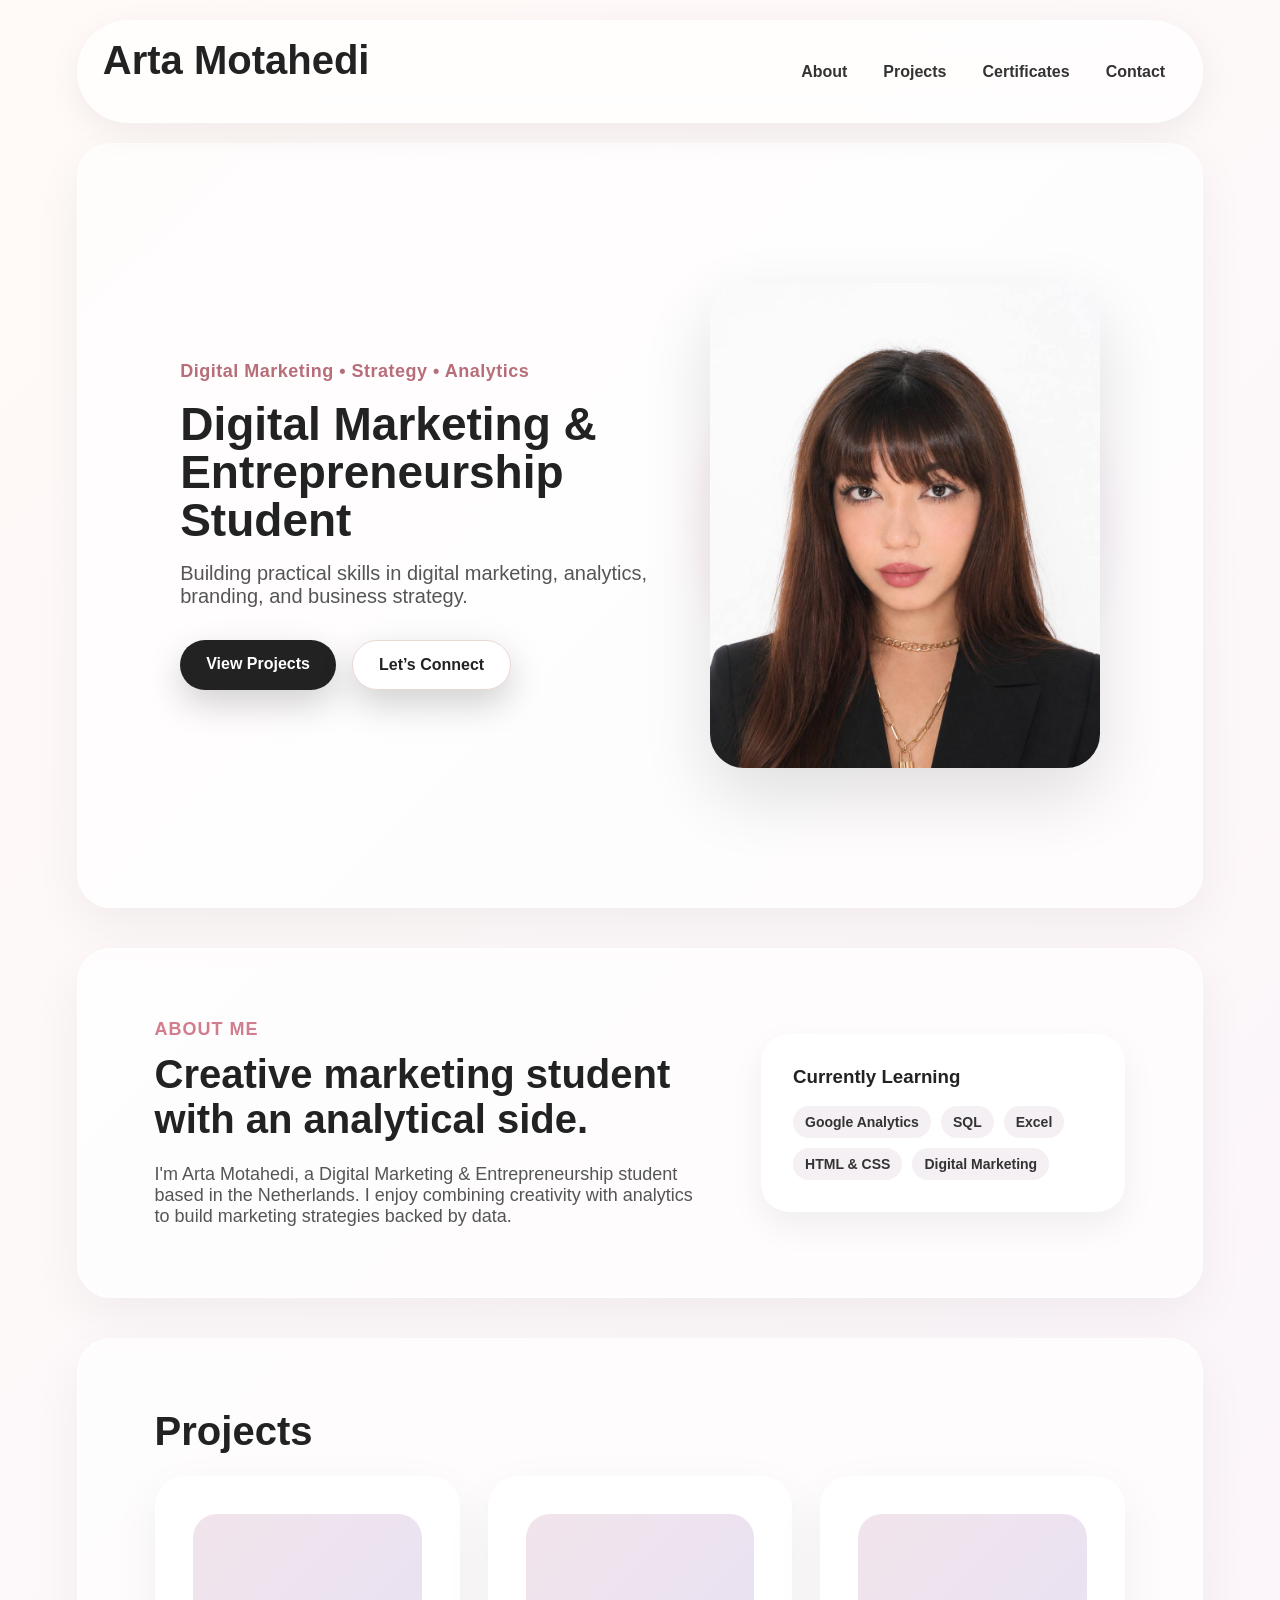
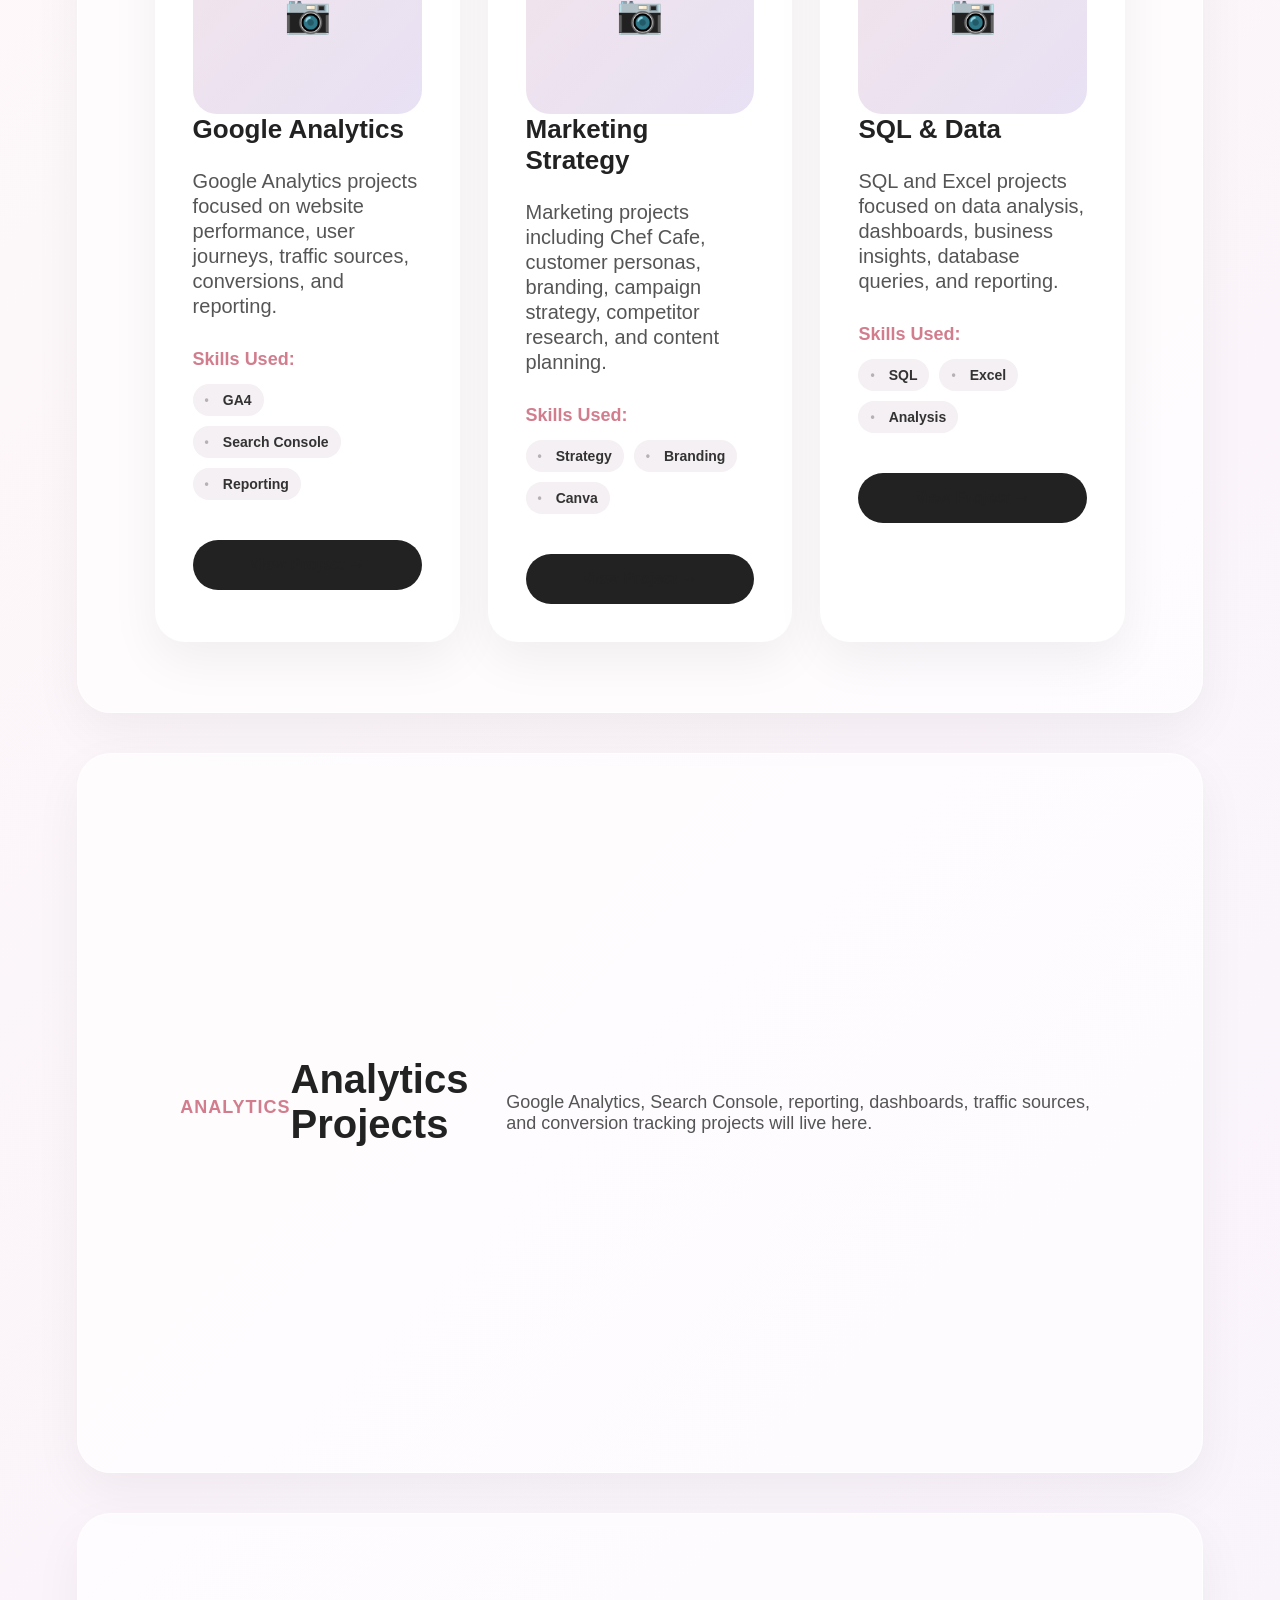
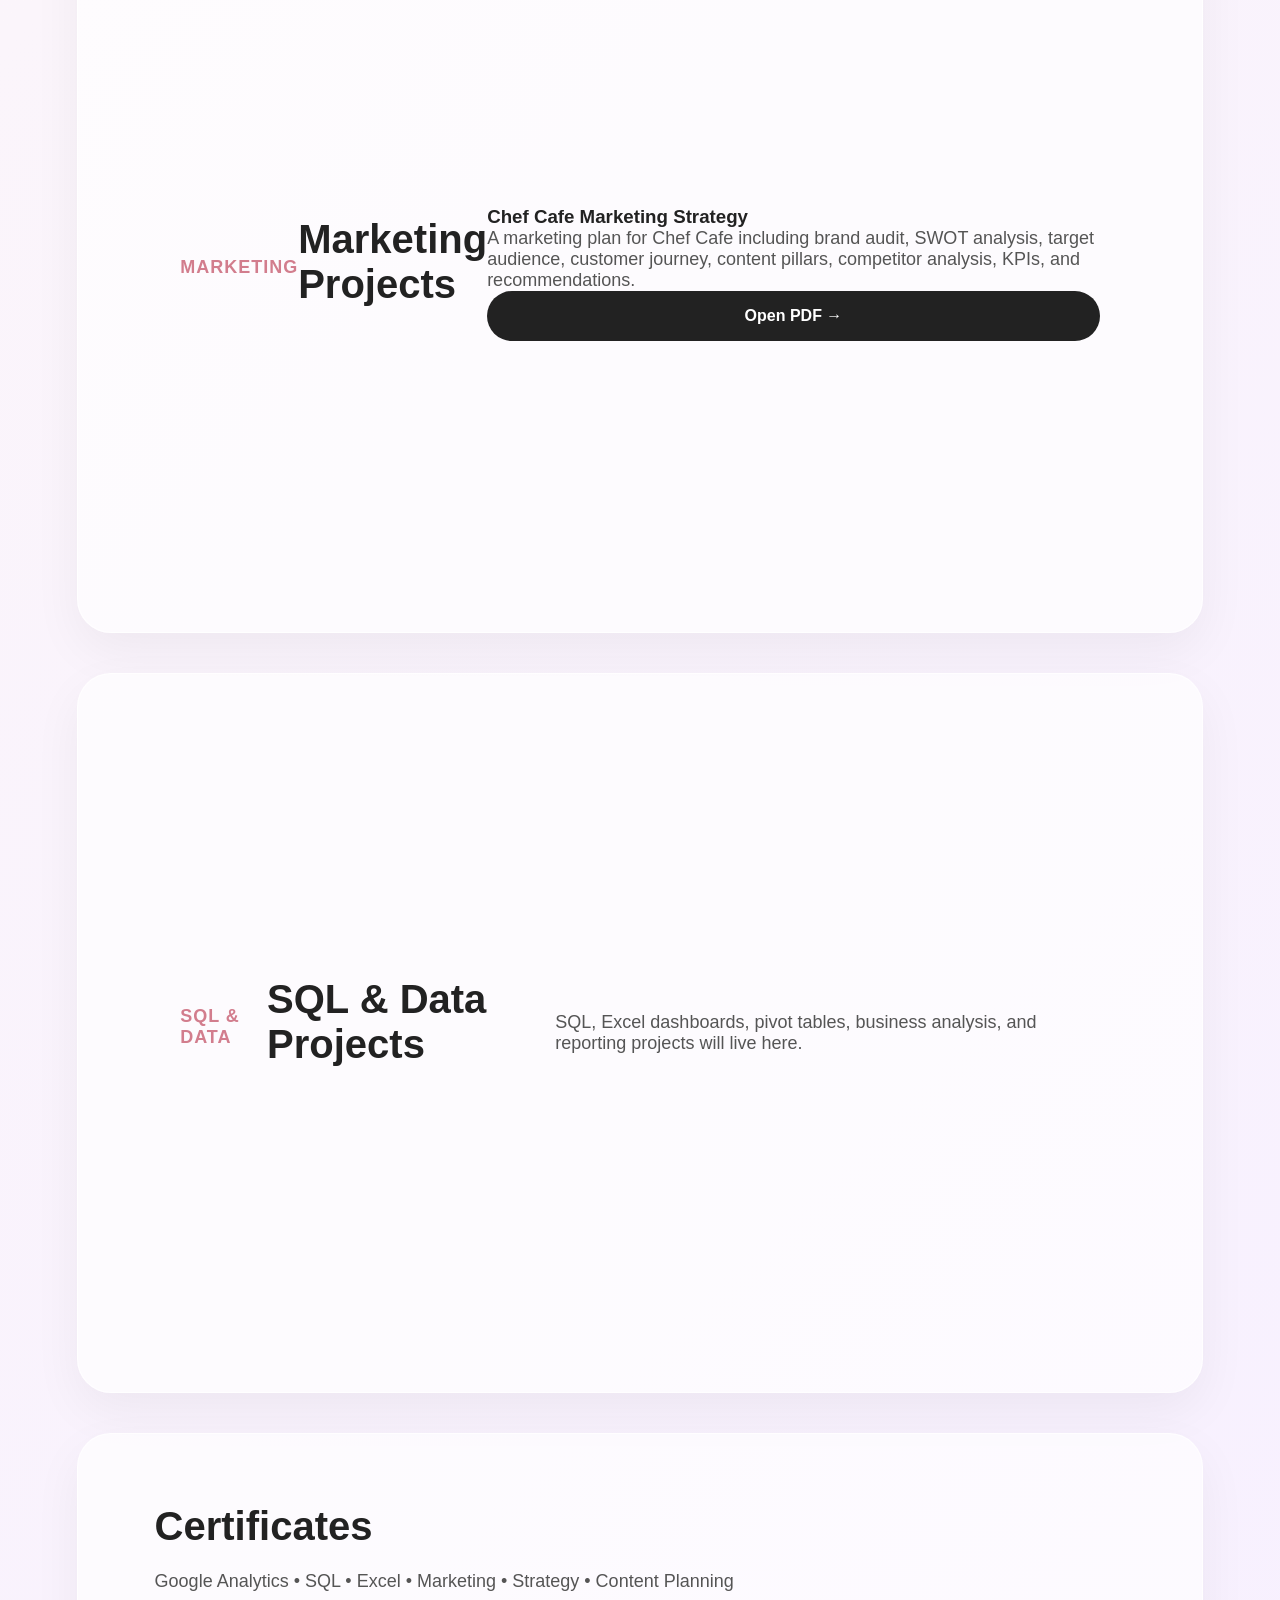
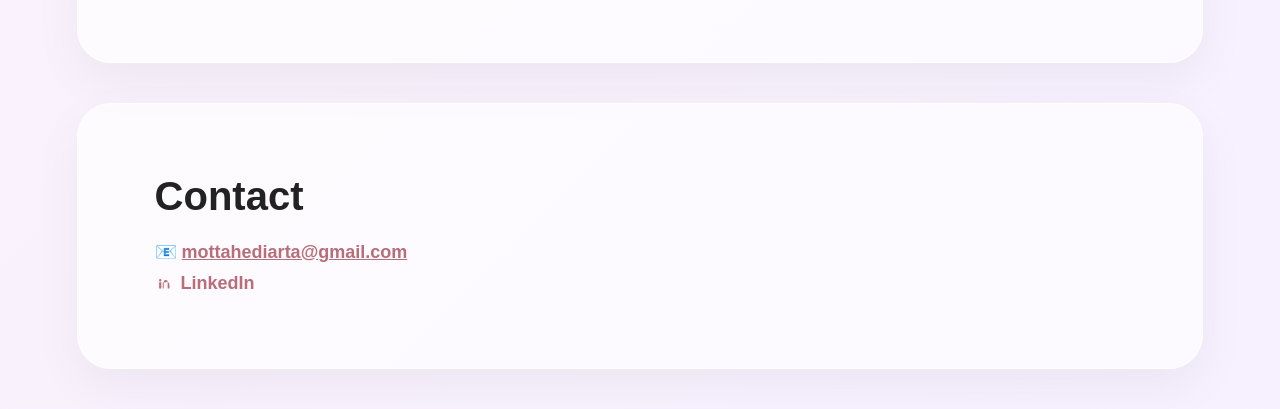
==== commit 595f4fb6: "Add analytics/marketing/sql project-detail sections" ====
--- a/index.html
+++ b/index.html
@@ -120,6 +120,35 @@
       </div>
     </section>
 
+    <section id="analytics" class="project-detail">
+  <p class="section-label">Analytics</p>
+  <h2>Analytics Projects</h2>
+  <p>Google Analytics, Search Console, reporting, dashboards, traffic sources, and conversion tracking projects will live here.</p>
+</section>
+
+<section id="marketing" class="project-detail">
+  <p class="section-label">Marketing</p>
+  <h2>Marketing Projects</h2>
+
+  <div class="mini-project">
+    <h3>Chef Cafe Marketing Strategy</h3>
+    <p>
+      A marketing plan for Chef Cafe including brand audit, SWOT analysis,
+      target audience, customer journey, content pillars, competitor analysis,
+      KPIs, and recommendations.
+    </p>
+    <a href="projects/chef-cafe-marketing-plan.pdf" target="_blank" class="project-btn">
+      Open PDF →
+    </a>
+  </div>
+</section>
+
+<section id="sql" class="project-detail">
+  <p class="section-label">SQL & Data</p>
+  <h2>SQL & Data Projects</h2>
+  <p>SQL, Excel dashboards, pivot tables, business analysis, and reporting projects will live here.</p>
+</section>
+
     <section id="certificates">
 
         <h2>Certificates</h2>
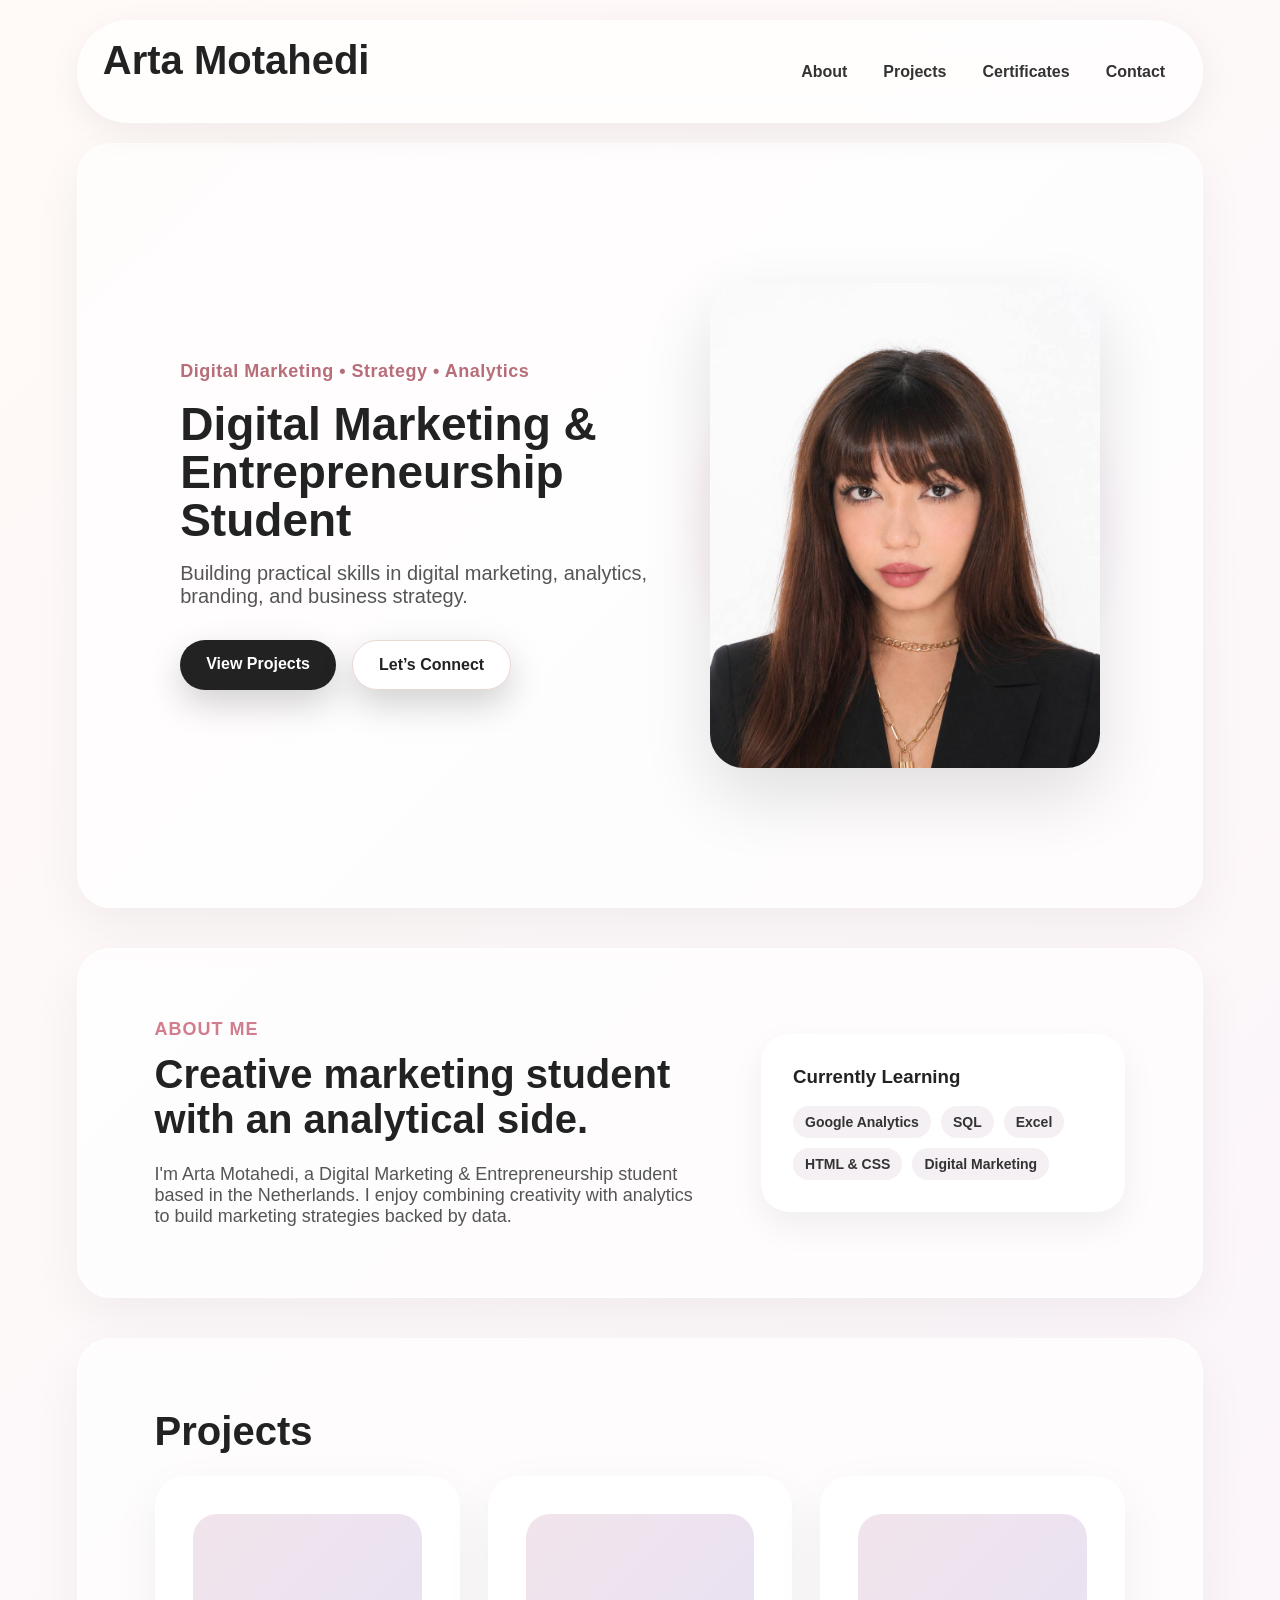
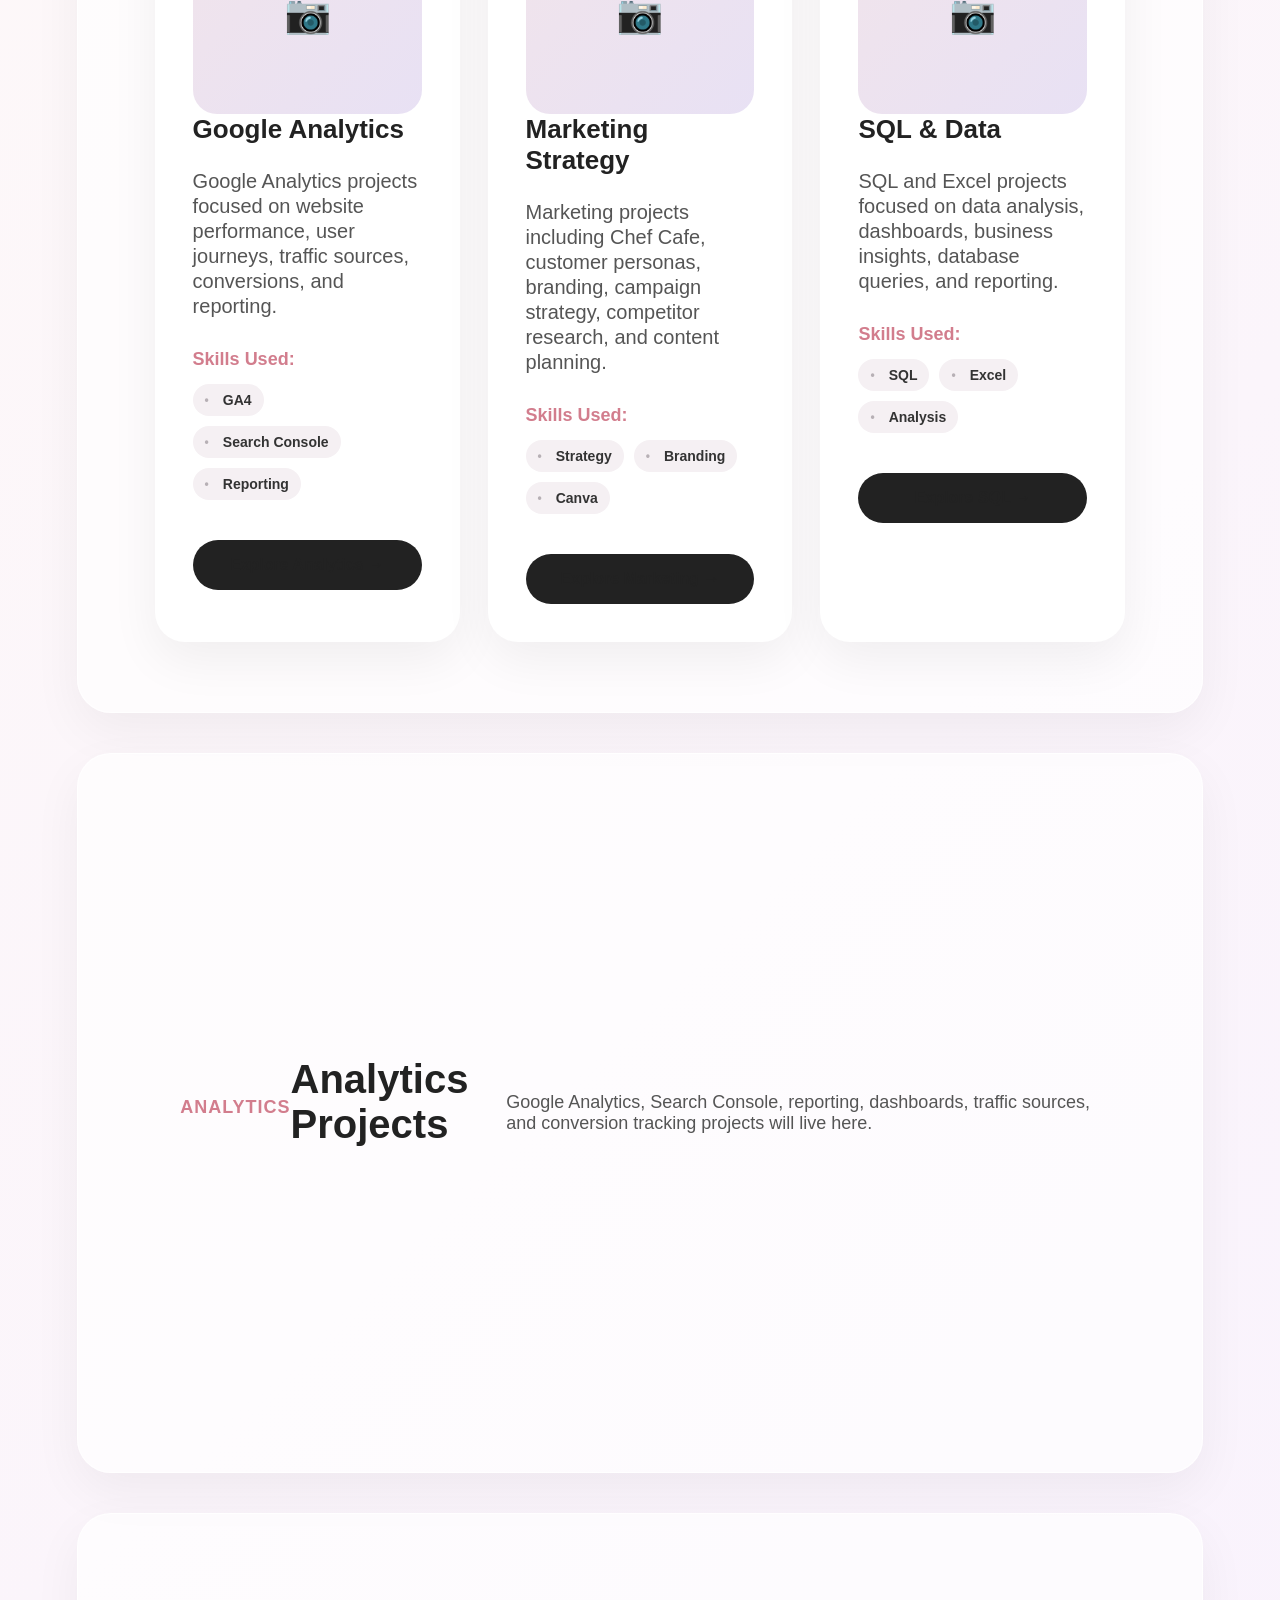
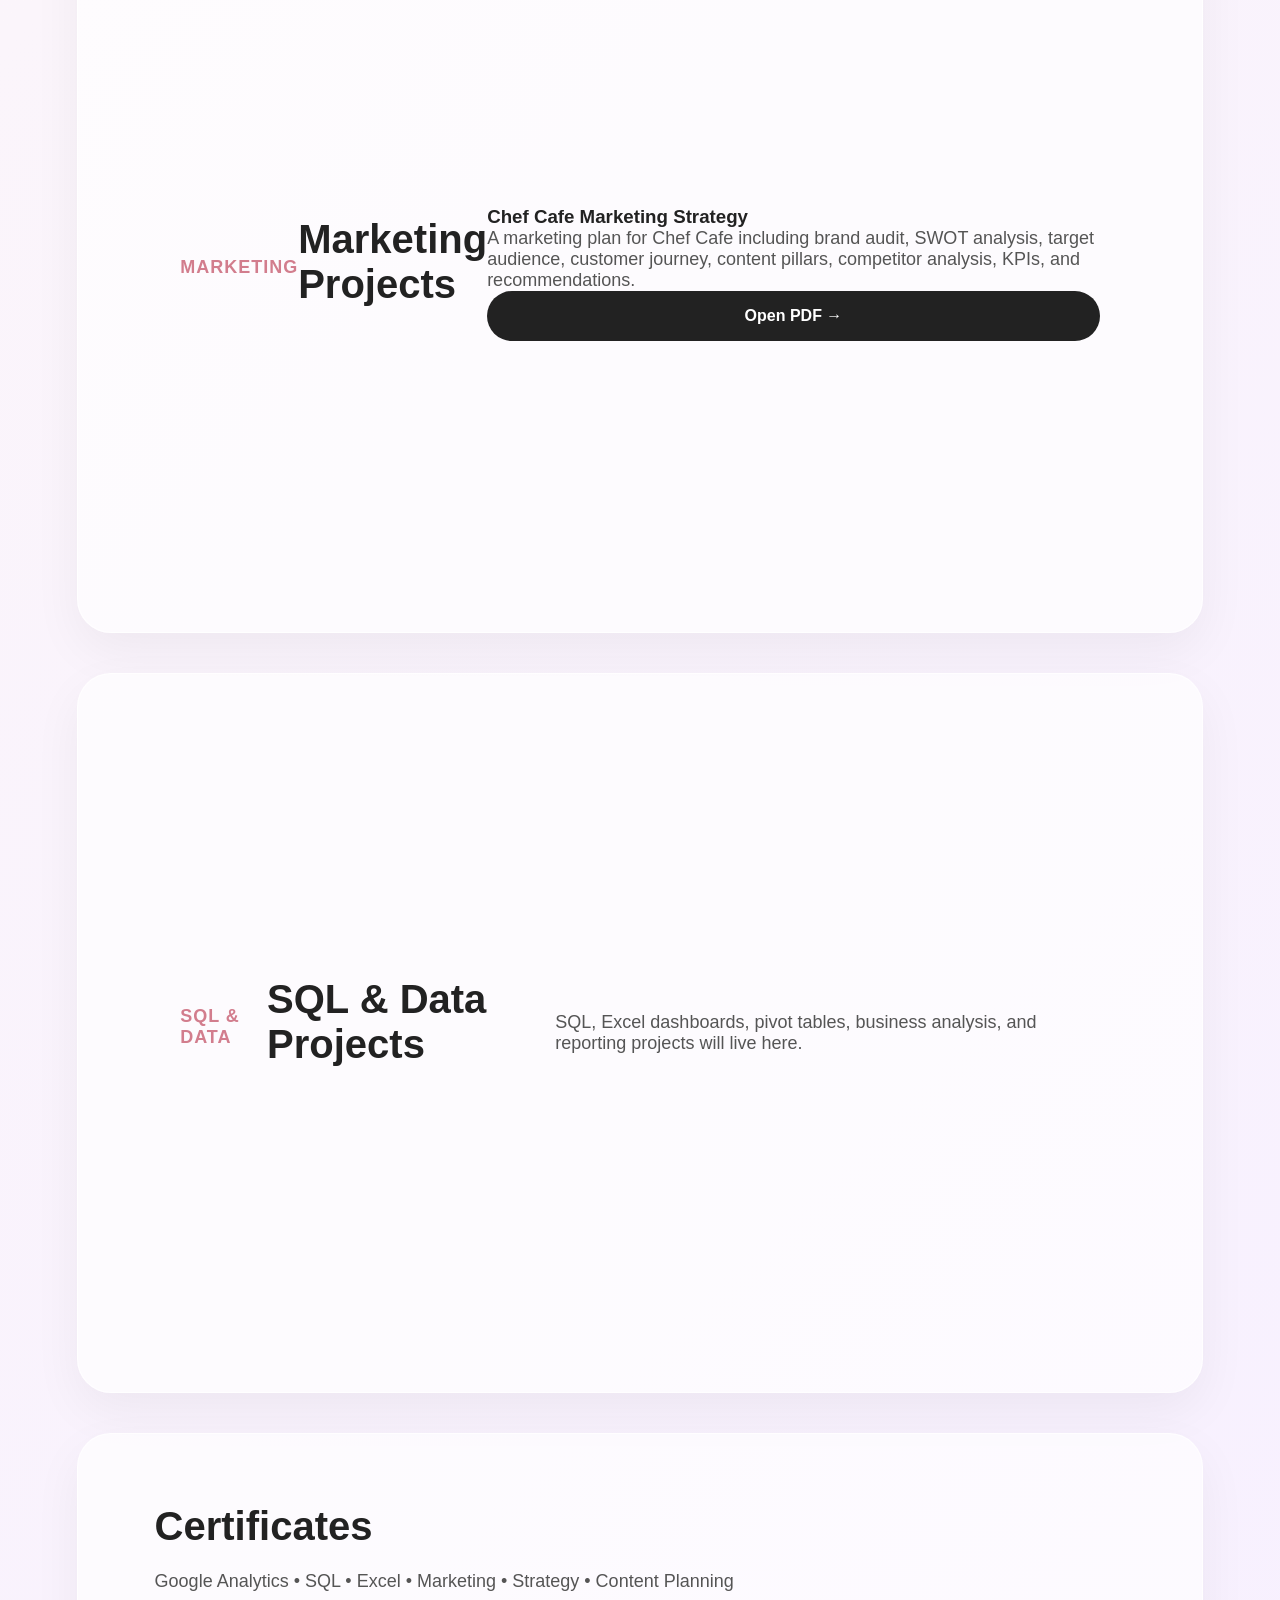
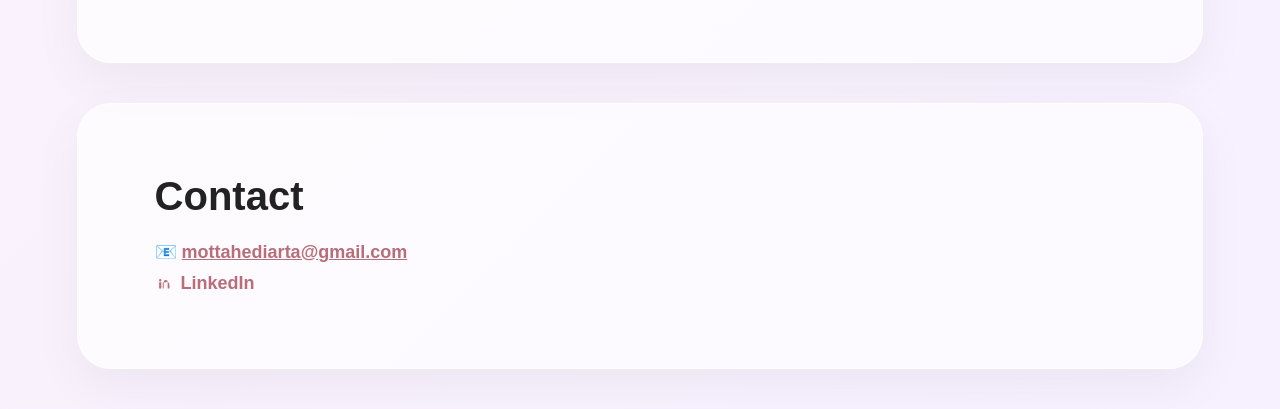
==== commit e7267367: "Update project buttons to section anchors" ====
--- a/index.html
+++ b/index.html
@@ -89,7 +89,7 @@
             <span>Search Console</span>
             <span>Reporting</span>
           </div>
-          <a class="project-btn" href="#">View Project →</a>
+          <a class="project-btn" href="#analytics">Explore Analytics →</a>
         </div>
 
         <div class="card">
@@ -102,7 +102,7 @@
             <span>Branding</span>
             <span>Canva</span>
           </div>
-          <a class="project-btn" href="projects/chef-cafe-marketing-plan.pdf" target="_blank">View Project →</a>
+          <a class="project-btn" href="#marketing">Explore Marketing →</a>
         </div>
 
         <div class="card">
@@ -115,7 +115,7 @@
             <span>Excel</span>
             <span>Analysis</span>
           </div>
-          <a class="project-btn" href="#">View Project →</a>
+          <a class="project-btn" href="#sql">Explore SQL →</a>
         </div>
       </div>
     </section>
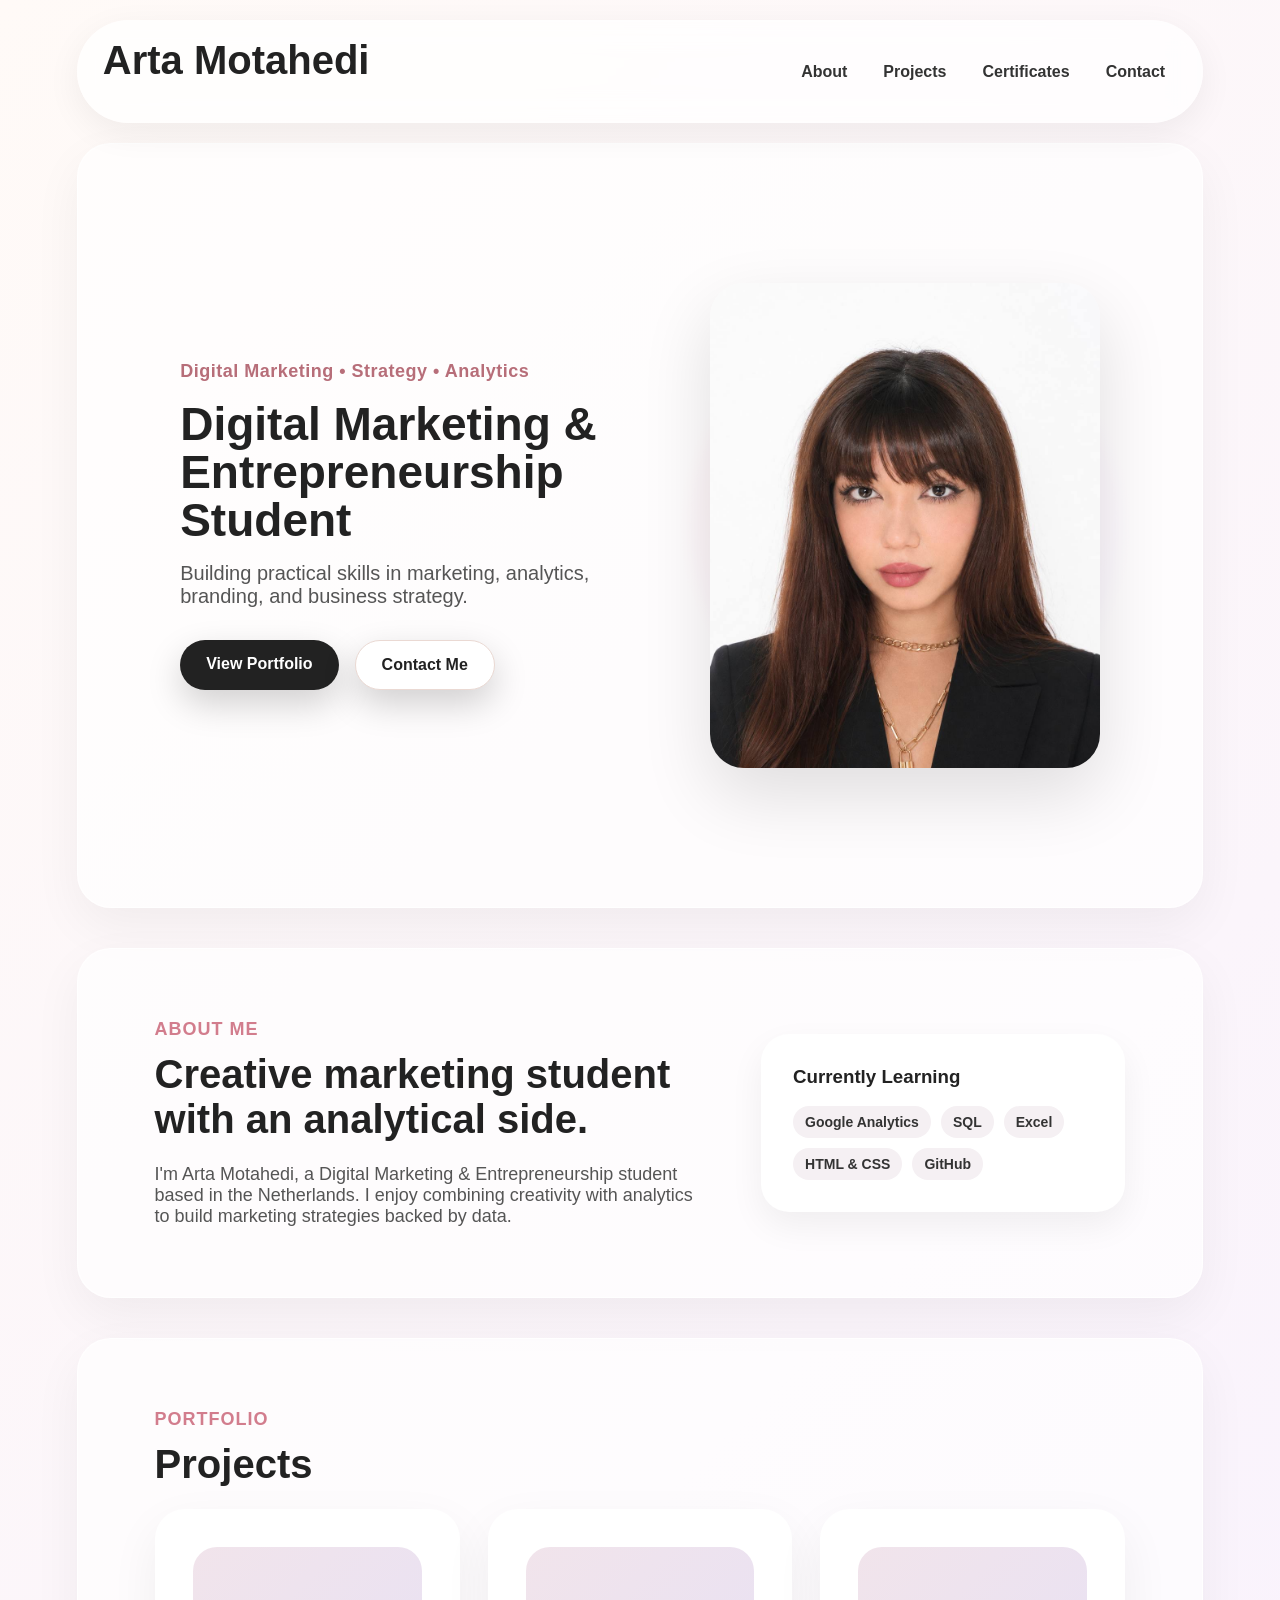
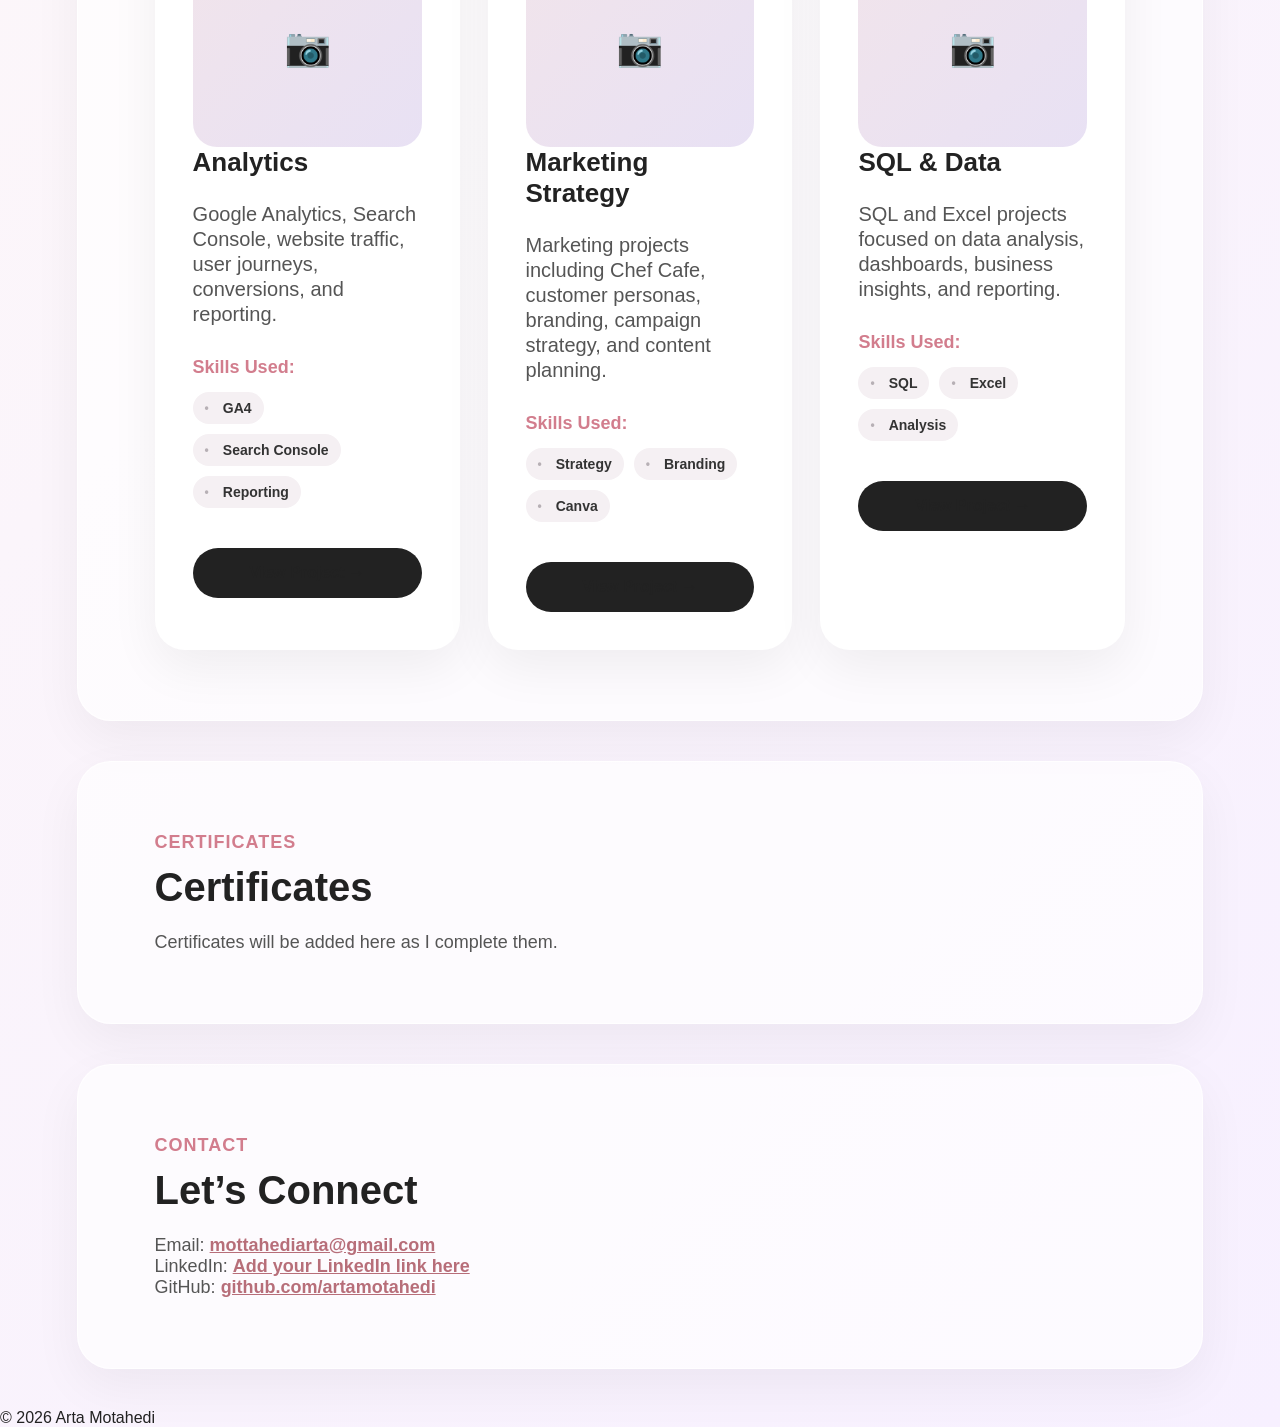
==== commit 345cff73: "Replace index.html with new simplified portfolio HTML" ====
--- a/index.html
+++ b/index.html
@@ -1,26 +1,13 @@
 <!DOCTYPE html>
 <html lang="en">
-
 <head>
-    <!-- Google tag (gtag.js) -->
-    <script async src="https://www.googletagmanager.com/gtag/js?id=G-JBJ4NN90MF"></script>
-    <script>
-      window.dataLayer = window.dataLayer || [];
-      function gtag(){dataLayer.push(arguments);}
-      gtag('js', new Date());
-      gtag('config', 'G-JBJ4NN90MF');
-    </script>
-
-    <meta charset="UTF-8">
-    <meta name="viewport" content="width=device-width, initial-scale=1.0">
-    <title>Arta Motahedi | Portfolio</title>
-
-    <link rel="stylesheet" href="style.css">
+  <meta charset="UTF-8" />
+  <meta name="viewport" content="width=device-width, initial-scale=1.0" />
+  <title>Arta Motahedi | Portfolio</title>
+  <link rel="stylesheet" href="style.css" />
 </head>
 
-
-<body id="top">
-
+<body>
   <nav>
     <h2>Arta Motahedi</h2>
     <div class="nav-links">
@@ -34,17 +21,14 @@
   <section class="hero">
     <div class="hero-text">
       <p class="tag">Digital Marketing • Strategy • Analytics</p>
-
       <h1>Digital Marketing & Entrepreneurship Student</h1>
-
       <p class="intro">
-        Building practical skills in digital marketing, analytics, branding,
-        and business strategy.
+        Building practical skills in marketing, analytics, branding, and business strategy.
       </p>
 
       <div class="hero-buttons">
-        <a href="#projects" class="button primary">View Projects</a>
-        <a href="#contact" class="button secondary">Let’s Connect</a>
+        <a href="#projects" class="button primary">View Portfolio</a>
+        <a href="#contact" class="button secondary">Contact Me</a>
       </div>
     </div>
 
@@ -70,118 +54,73 @@
         <span>SQL</span>
         <span>Excel</span>
         <span>HTML & CSS</span>
-        <span>Digital Marketing</span>
+        <span>GitHub</span>
       </div>
     </div>
   </section>
 
   <section id="projects">
-      <h2>Projects</h2>
+    <p class="section-label">Portfolio</p>
+    <h2>Projects</h2>
 
-      <div class="cards">
-        <div class="card">
-          <div class="project-image">📷</div>
-          <h3>Google Analytics</h3>
-          <p>Google Analytics projects focused on website performance, user journeys, traffic sources, conversions, and reporting.</p>
-          <h4>Skills Used:</h4>
-          <div class="tag-row">
-            <span>GA4</span>
-            <span>Search Console</span>
-            <span>Reporting</span>
-          </div>
-          <a class="project-btn" href="#analytics">Explore Analytics →</a>
+    <div class="cards">
+      <div class="card">
+        <div class="project-image">📷</div>
+        <h3>Analytics</h3>
+        <p>Google Analytics, Search Console, website traffic, user journeys, conversions, and reporting.</p>
+        <h4>Skills Used:</h4>
+        <div class="tag-row">
+          <span>GA4</span>
+          <span>Search Console</span>
+          <span>Reporting</span>
         </div>
+        <a class="project-btn" href="#">View Project →</a>
+      </div>
 
-        <div class="card">
-          <div class="project-image">📷</div>
-          <h3>Marketing Strategy</h3>
-          <p>Marketing projects including Chef Cafe, customer personas, branding, campaign strategy, competitor research, and content planning.</p>
-          <h4>Skills Used:</h4>
-          <div class="tag-row">
-            <span>Strategy</span>
-            <span>Branding</span>
-            <span>Canva</span>
-          </div>
-          <a class="project-btn" href="#marketing">Explore Marketing →</a>
+      <div class="card">
+        <div class="project-image">📷</div>
+        <h3>Marketing Strategy</h3>
+        <p>Marketing projects including Chef Cafe, customer personas, branding, campaign strategy, and content planning.</p>
+        <h4>Skills Used:</h4>
+        <div class="tag-row">
+          <span>Strategy</span>
+          <span>Branding</span>
+          <span>Canva</span>
         </div>
+        <a class="project-btn" href="projects/chef-cafe-marketing-plan.pdf" target="_blank">View Project →</a>
+      </div>
 
-        <div class="card">
-          <div class="project-image">📷</div>
-          <h3>SQL & Data</h3>
-          <p>SQL and Excel projects focused on data analysis, dashboards, business insights, database queries, and reporting.</p>
-          <h4>Skills Used:</h4>
-          <div class="tag-row">
-            <span>SQL</span>
-            <span>Excel</span>
-            <span>Analysis</span>
-          </div>
-          <a class="project-btn" href="#sql">Explore SQL →</a>
+      <div class="card">
+        <div class="project-image">📷</div>
+        <h3>SQL & Data</h3>
+        <p>SQL and Excel projects focused on data analysis, dashboards, business insights, and reporting.</p>
+        <h4>Skills Used:</h4>
+        <div class="tag-row">
+          <span>SQL</span>
+          <span>Excel</span>
+          <span>Analysis</span>
         </div>
+        <a class="project-btn" href="#">View Project →</a>
       </div>
-    </section>
+    </div>
+  </section>
 
-    <section id="analytics" class="project-detail">
-  <p class="section-label">Analytics</p>
-  <h2>Analytics Projects</h2>
-  <p>Google Analytics, Search Console, reporting, dashboards, traffic sources, and conversion tracking projects will live here.</p>
-</section>
+  <section id="certificates">
+    <p class="section-label">Certificates</p>
+    <h2>Certificates</h2>
+    <p>Certificates will be added here as I complete them.</p>
+  </section>
 
-<section id="marketing" class="project-detail">
-  <p class="section-label">Marketing</p>
-  <h2>Marketing Projects</h2>
+  <section id="contact">
+    <p class="section-label">Contact</p>
+    <h2>Let’s Connect</h2>
+    <p>Email: <a href="mailto:mottahediarta@gmail.com">mottahediarta@gmail.com</a></p>
+    <p>LinkedIn: <a href="#" target="_blank">Add your LinkedIn link here</a></p>
+    <p>GitHub: <a href="https://github.com/artamotahedi" target="_blank">github.com/artamotahedi</a></p>
+  </section>
 
-  <div class="mini-project">
-    <h3>Chef Cafe Marketing Strategy</h3>
-    <p>
-      A marketing plan for Chef Cafe including brand audit, SWOT analysis,
-      target audience, customer journey, content pillars, competitor analysis,
-      KPIs, and recommendations.
-    </p>
-    <a href="projects/chef-cafe-marketing-plan.pdf" target="_blank" class="project-btn">
-      Open PDF →
-    </a>
-  </div>
-</section>
-
-<section id="sql" class="project-detail">
-  <p class="section-label">SQL & Data</p>
-  <h2>SQL & Data Projects</h2>
-  <p>SQL, Excel dashboards, pivot tables, business analysis, and reporting projects will live here.</p>
-</section>
-
-    <section id="certificates">
-
-        <h2>Certificates</h2>
-
-        <p>
-            Google Analytics • SQL • Excel • Marketing • Strategy • Content Planning
-        </p>
-
-    </section>
-
-    <section id="contact">
-
-        <h2>Contact</h2>
-
-        <div class="contact-links">
-            <p>
-                📧
-                <a href="mailto:mottahediarta@gmail.com">
-                    mottahediarta@gmail.com
-                </a>
-            </p>
-            <p>
-                <a href="https://www.linkedin.com/in/arta-motahedi-296363365/" target="_blank" rel="noopener noreferrer" class="social-link">
-                    <svg viewBox="0 0 24 24" aria-hidden="true">
-                        <path d="M6.94 8.5A1.56 1.56 0 1 0 6.94 5.38a1.56 1.56 0 0 0 0 3.12ZM5.5 9.75h2.88V18H5.5zM10.3 9.75h2.76v1.12h.04c.38-.72 1.32-1.48 2.72-1.48 2.9 0 3.44 1.9 3.44 4.38V18H16.9v-7.33c0-1.75-.03-4-2.44-4-2.45 0-2.82 1.91-2.82 3.88V18H10.3z" fill="currentColor"/>
-                    </svg>
-                    LinkedIn
-                </a>
-            </p>
-        </div>
-
-    </section>
-
+  <footer>
+    <p>© 2026 Arta Motahedi</p>
+  </footer>
 </body>
-
 </html>
--- a/style.css
+++ b/style.css
@@ -480,6 +480,18 @@
   margin-bottom: 16px;
 }
 
+.project-detail {
+  margin-top: 40px;
+}
+
+.mini-project {
+  background: white;
+  padding: 28px;
+  border-radius: 24px;
+  box-shadow: 0 14px 35px rgba(0,0,0,.05);
+  margin-top: 20px;
+}
+
 nav a {
   position: relative;
   transition: .3s;
